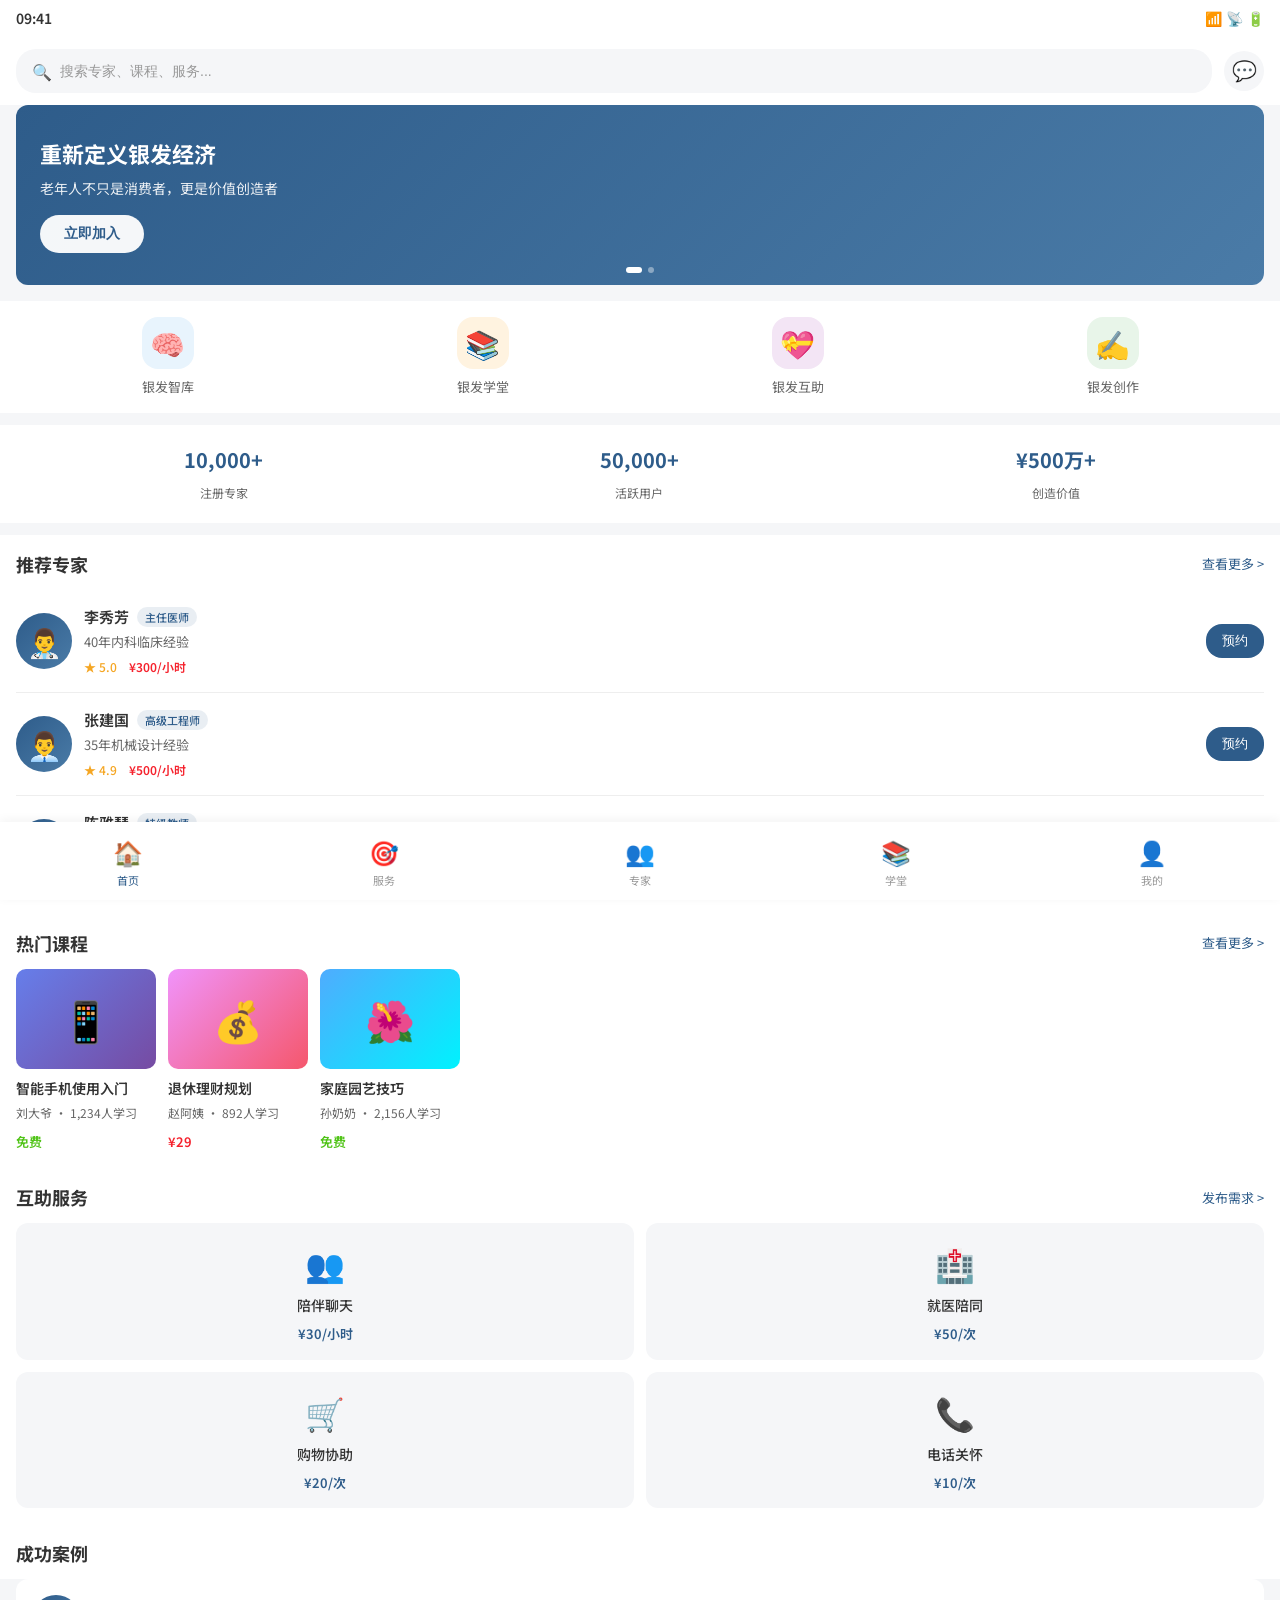
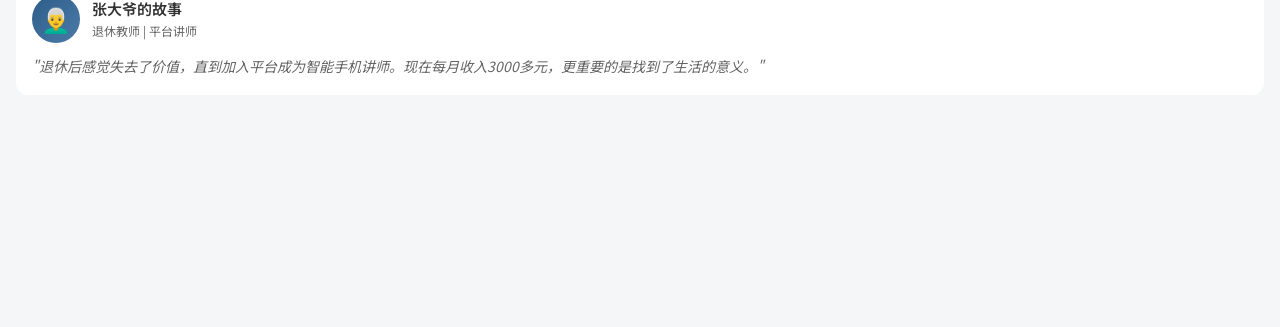
==== index.html @ 571501cb "Add files via upload" ====
<!DOCTYPE html>
<html lang="zh-CN">
<head>
    <meta charset="UTF-8">
    <meta name="viewport" content="width=device-width, initial-scale=1.0, maximum-scale=1.0, user-scalable=no">
    <meta name="apple-mobile-web-app-capable" content="yes">
    <meta name="apple-mobile-web-app-status-bar-style" content="black-translucent">
    <title>银发价值共创平台</title>
    <link rel="stylesheet" href="mobile.css">
    <link href="https://fonts.googleapis.com/css2?family=Noto+Sans+SC:wght@400;500;700&display=swap" rel="stylesheet">
</head>
<body>
    <!-- 底部导航栏 -->
    <nav class="bottom-nav">
        <a href="#home" class="nav-item active" data-page="home">
            <span class="nav-icon">🏠</span>
            <span class="nav-text">首页</span>
        </a>
        <a href="#services" class="nav-item" data-page="services">
            <span class="nav-icon">🎯</span>
            <span class="nav-text">服务</span>
        </a>
        <a href="#experts" class="nav-item" data-page="experts">
            <span class="nav-icon">👥</span>
            <span class="nav-text">专家</span>
        </a>
        <a href="#courses" class="nav-item" data-page="courses">
            <span class="nav-icon">📚</span>
            <span class="nav-text">学堂</span>
        </a>
        <a href="#profile" class="nav-item" data-page="profile">
            <span class="nav-icon">👤</span>
            <span class="nav-text">我的</span>
        </a>
    </nav>

    <!-- 首页 -->
    <section id="home" class="page active">
        <!-- 顶部状态栏 -->
        <div class="status-bar">
            <span class="time" id="clock">09:41</span>
            <div class="status-icons">
                <span>📶</span>
                <span>📡</span>
                <span>🔋</span>
            </div>
        </div>

        <!-- 搜索栏 -->
        <div class="search-bar">
            <div class="search-input">
                <span class="search-icon">🔍</span>
                <input type="text" placeholder="搜索专家、课程、服务...">
            </div>
            <button class="msg-btn">💬</button>
        </div>

        <!-- 轮播Banner -->
        <div class="banner-slider">
            <div class="banner active" style="background: linear-gradient(135deg, #2E5C8A, #4A7BA7);">
                <div class="banner-content">
                    <h2>重新定义银发经济</h2>
                    <p>老年人不只是消费者，更是价值创造者</p>
                    <button class="banner-btn">立即加入</button>
                </div>
            </div>
            <div class="banner" style="background: linear-gradient(135deg, #F5A623, #F7B84C);">
                <div class="banner-content">
                    <h2>银发智库招募</h2>
                    <p>分享您的专业经验，获得收入与成就感</p>
                    <button class="banner-btn">申请入驻</button>
                </div>
            </div>
            <div class="banner-dots">
                <span class="dot active"></span>
                <span class="dot"></span>
            </div>
        </div>

        <!-- 快捷入口 -->
        <div class="quick-entry">
            <div class="entry-item" data-service="thinktank">
                <div class="entry-icon" style="background: #E8F4FD;">🧠</div>
                <span>银发智库</span>
            </div>
            <div class="entry-item" data-service="academy">
                <div class="entry-icon" style="background: #FFF3E0;">📚</div>
                <span>银发学堂</span>
            </div>
            <div class="entry-item" data-service="mutual">
                <div class="entry-icon" style="background: #F3E5F5;">💝</div>
                <span>银发互助</span>
            </div>
            <div class="entry-item" data-service="create">
                <div class="entry-icon" style="background: #E8F5E9;">✍️</div>
                <span>银发创作</span>
            </div>
        </div>

        <!-- 平台数据 -->
        <div class="platform-stats">
            <div class="stat-box">
                <span class="stat-num">10,000+</span>
                <span class="stat-label">注册专家</span>
            </div>
            <div class="stat-box">
                <span class="stat-num">50,000+</span>
                <span class="stat-label">活跃用户</span>
            </div>
            <div class="stat-box">
                <span class="stat-num">¥500万+</span>
                <span class="stat-label">创造价值</span>
            </div>
        </div>

        <!-- 推荐专家 -->
        <div class="section-header">
            <h3>推荐专家</h3>
            <a href="#experts" class="more-link">查看更多 ></a>
        </div>

        <div class="expert-list">
            <div class="expert-card-mini">
                <div class="expert-avatar-mini">👨‍⚕️</div>
                <div class="expert-info-mini">
                    <h4>李秀芳 <span class="expert-tag">主任医师</span></h4>
                    <p>40年内科临床经验</p>
                    <div class="expert-meta">
                        <span class="rating">★ 5.0</span>
                        <span class="price">¥300/小时</span>
                    </div>
                </div>
                <button class="btn-book">预约</button>
            </div>

            <div class="expert-card-mini">
                <div class="expert-avatar-mini">👨‍💼</div>
                <div class="expert-info-mini">
                    <h4>张建国 <span class="expert-tag">高级工程师</span></h4>
                    <p>35年机械设计经验</p>
                    <div class="expert-meta">
                        <span class="rating">★ 4.9</span>
                        <span class="price">¥500/小时</span>
                    </div>
                </div>
                <button class="btn-book">预约</button>
            </div>

            <div class="expert-card-mini">
                <div class="expert-avatar-mini">👩‍🏫</div>
                <div class="expert-info-mini">
                    <h4>陈雅琴 <span class="expert-tag">特级教师</span></h4>
                    <p>38年中学语文教学</p>
                    <div class="expert-meta">
                        <span class="rating">★ 4.9</span>
                        <span class="price">¥200/小时</span>
                    </div>
                </div>
                <button class="btn-book">预约</button>
            </div>
        </div>

        <!-- 热门课程 -->
        <div class="section-header">
            <h3>热门课程</h3>
            <a href="#courses" class="more-link">查看更多 ></a>
        </div>

        <div class="course-scroll">
            <div class="course-card-mini">
                <div class="course-img" style="background: linear-gradient(135deg, #667eea 0%, #764ba2 100%);">
                    <span class="course-icon">📱</span>
                </div>
                <div class="course-info-mini">
                    <h4>智能手机使用入门</h4>
                    <p>刘大爷 · 1,234人学习</p>
                    <span class="course-price-free">免费</span>
                </div>
            </div>

            <div class="course-card-mini">
                <div class="course-img" style="background: linear-gradient(135deg, #f093fb 0%, #f5576c 100%);">
                    <span class="course-icon">💰</span>
                </div>
                <div class="course-info-mini">
                    <h4>退休理财规划</h4>
                    <p>赵阿姨 · 892人学习</p>
                    <span class="course-price">¥29</span>
                </div>
            </div>

            <div class="course-card-mini">
                <div class="course-img" style="background: linear-gradient(135deg, #4facfe 0%, #00f2fe 100%);">
                    <span class="course-icon">🌺</span>
                </div>
                <div class="course-info-mini">
                    <h4>家庭园艺技巧</h4>
                    <p>孙奶奶 · 2,156人学习</p>
                    <span class="course-price-free">免费</span>
                </div>
            </div>
        </div>

        <!-- 互助服务 -->
        <div class="section-header">
            <h3>互助服务</h3>
            <a href="#" class="more-link">发布需求 ></a>
        </div>

        <div class="mutual-services">
            <div class="mutual-card">
                <span class="mutual-icon">👥</span>
                <span class="mutual-name">陪伴聊天</span>
                <span class="mutual-price">¥30/小时</span>
            </div>
            <div class="mutual-card">
                <span class="mutual-icon">🏥</span>
                <span class="mutual-name">就医陪同</span>
                <span class="mutual-price">¥50/次</span>
            </div>
            <div class="mutual-card">
                <span class="mutual-icon">🛒</span>
                <span class="mutual-name">购物协助</span>
                <span class="mutual-price">¥20/次</span>
            </div>
            <div class="mutual-card">
                <span class="mutual-icon">📞</span>
                <span class="mutual-name">电话关怀</span>
                <span class="mutual-price">¥10/次</span>
            </div>
        </div>

        <!-- 成功案例 -->
        <div class="section-header">
            <h3>成功案例</h3>
        </div>

        <div class="story-card-mini">
            <div class="story-header">
                <span class="story-avatar">👨‍🦳</span>
                <div class="story-author">
                    <h4>张大爷的故事</h4>
                    <p>退休教师 | 平台讲师</p>
                </div>
            </div>
            <p class="story-quote">"退休后感觉失去了价值，直到加入平台成为智能手机讲师。现在每月收入3000多元，更重要的是找到了生活的意义。"</p>
        </div>

        <!-- 底部留白 -->
        <div class="bottom-spacer"></div>
    </section>

    <!-- 服务页面 -->
    <section id="services" class="page">
        <div class="page-header">
            <h2>服务场景</h2>
        </div>

        <div class="service-grid">
            <div class="service-card-large" data-service="thinktank">
                <div class="service-header" style="background: linear-gradient(135deg, #667eea 0%, #764ba2 100%);">
                    <span class="service-icon-large">🧠</span>
                    <h3>银发智库</h3>
                    <p>经验变现，专业咨询</p>
                </div>
                <div class="service-body">
                    <div class="service-stats-row">
                        <span>2,000+ 专家入驻</span>
                        <span>500+ 企业客户</span>
                    </div>
                    <ul class="service-list">
                        <li>✓ 技术咨询与项目指导</li>
                        <li>✓ 人才培养与培训</li>
                        <li>✓ 企业顾问服务</li>
                    </ul>
                    <button class="btn-service-action">立即体验</button>
                </div>
            </div>

            <div class="service-card-large" data-service="academy">
                <div class="service-header" style="background: linear-gradient(135deg, #f093fb 0%, #f5576c 100%);">
                    <span class="service-icon-large">📚</span>
                    <h3>银发学堂</h3>
                    <p>技能共享，互相学习</p>
                </div>
                <div class="service-body">
                    <div class="service-stats-row">
                        <span>1,000+ 精品课程</span>
                        <span>5,000+ 讲师</span>
                    </div>
                    <ul class="service-list">
                        <li>✓ 财务规划课程</li>
                        <li>✓ 职场沟通技巧</li>
                        <li>✓ 智能手机使用</li>
                    </ul>
                    <button class="btn-service-action">立即体验</button>
                </div>
            </div>

            <div class="service-card-large" data-service="mutual">
                <div class="service-header" style="background: linear-gradient(135deg, #4facfe 0%, #00f2fe 100%);">
                    <span class="service-icon-large">💝</span>
                    <h3>银发互助</h3>
                    <p>情感陪伴，温暖相伴</p>
                </div>
                <div class="service-body">
                    <div class="service-stats-row">
                        <span>3,000+ 互助者</span>
                        <span>10,000+ 服务</span>
                    </div>
                    <ul class="service-list">
                        <li>✓ 陪伴聊天服务</li>
                        <li>✓ 日常照护协助</li>
                        <li>✓ 就医陪同服务</li>
                    </ul>
                    <button class="btn-service-action">立即体验</button>
                </div>
            </div>

            <div class="service-card-large" data-service="create">
                <div class="service-header" style="background: linear-gradient(135deg, #fa709a 0%, #fee140 100%);">
                    <span class="service-icon-large">✍️</span>
                    <h3>银发创作</h3>
                    <p>内容创作，分享人生</p>
                </div>
                <div class="service-body">
                    <div class="service-stats-row">
                        <span>50,000+ 原创内容</span>
                        <span>100万+ 阅读</span>
                    </div>
                    <ul class="service-list">
                        <li>✓ 文章与故事分享</li>
                        <li>✓ 视频内容创作</li>
                        <li>✓ 直播互动交流</li>
                    </ul>
                    <button class="btn-service-action">立即体验</button>
                </div>
            </div>
        </div>

        <div class="bottom-spacer"></div>
    </section>

    <!-- 专家页面 -->
    <section id="experts" class="page">
        <div class="page-header">
            <h2>银发智库</h2>
        </div>

        <!-- 搜索和筛选 -->
        <div class="filter-bar">
            <div class="search-box">
                <span class="search-icon">🔍</span>
                <input type="text" placeholder="搜索专家姓名、领域...">
            </div>
        </div>

        <div class="filter-tags">
            <span class="filter-tag active">全部</span>
            <span class="filter-tag">技术专家</span>
            <span class="filter-tag">医疗专家</span>
            <span class="filter-tag">财务专家</span>
            <span class="filter-tag">教育专家</span>
        </div>

        <!-- 专家列表 -->
        <div class="expert-list-full">
            <div class="expert-card-full">
                <div class="expert-header">
                    <span class="expert-avatar-full">👨‍⚕️</span>
                    <div class="expert-title-full">
                        <h4>李秀芳 <span class="badge">认证</span></h4>
                        <p>退休主任医师 · 40年经验</p>
                    </div>
                    <span class="expert-price-full">¥300/小时</span>
                </div>
                <div class="expert-tags-full">
                    <span class="tag-mini">健康咨询</span>
                    <span class="tag-mini">慢病管理</span>
                    <span class="tag-mini">体检解读</span>
                </div>
                <div class="expert-rating-full">
                    <span class="stars">★★★★★</span>
                    <span class="rating-text">5.0分 (256条评价)</span>
                    <span class="service-count">已服务 512 人</span>
                </div>
                <div class="expert-actions">
                    <button class="btn-consult">立即咨询</button>
                    <button class="btn-favorite">❤️</button>
                </div>
            </div>

            <div class="expert-card-full">
                <div class="expert-header">
                    <span class="expert-avatar-full">👨‍💼</span>
                    <div class="expert-title-full">
                        <h4>张建国 <span class="badge">认证</span></h4>
                        <p>退休高级工程师 · 35年经验</p>
                    </div>
                    <span class="expert-price-full">¥500/小时</span>
                </div>
                <div class="expert-tags-full">
                    <span class="tag-mini">技术咨询</span>
                    <span class="tag-mini">项目评审</span>
                    <span class="tag-mini">工艺改进</span>
                </div>
                <div class="expert-rating-full">
                    <span class="stars">★★★★★</span>
                    <span class="rating-text">4.9分 (128条评价)</span>
                    <span class="service-count">已服务 256 人</span>
                </div>
                <div class="expert-actions">
                    <button class="btn-consult">立即咨询</button>
                    <button class="btn-favorite">❤️</button>
                </div>
            </div>

            <div class="expert-card-full">
                <div class="expert-header">
                    <span class="expert-avatar-full">👩‍🏫</span>
                    <div class="expert-title-full">
                        <h4>陈雅琴 <span class="badge">认证</span></h4>
                        <p>退休特级教师 · 38年经验</p>
                    </div>
                    <span class="expert-price-full">¥200/小时</span>
                </div>
                <div class="expert-tags-full">
                    <span class="tag-mini">作文辅导</span>
                    <span class="tag-mini">阅读指导</span>
                    <span class="tag-mini">学习方法</span>
                </div>
                <div class="expert-rating-full">
                    <span class="stars">★★★★★</span>
                    <span class="rating-text">4.9分 (167条评价)</span>
                    <span class="service-count">已服务 334 人</span>
                </div>
                <div class="expert-actions">
                    <button class="btn-consult">立即咨询</button>
                    <button class="btn-favorite">❤️</button>
                </div>
            </div>

            <div class="expert-card-full">
                <div class="expert-header">
                    <span class="expert-avatar-full">👨‍💼</span>
                    <div class="expert-title-full">
                        <h4>王明德 <span class="badge">认证</span></h4>
                        <p>退休财务总监 · 30年经验</p>
                    </div>
                    <span class="expert-price-full">¥400/小时</span>
                </div>
                <div class="expert-tags-full">
                    <span class="tag-mini">财务规划</span>
                    <span class="tag-mini">税务咨询</span>
                    <span class="tag-mini">理财建议</span>
                </div>
                <div class="expert-rating-full">
                    <span class="stars">★★★★★</span>
                    <span class="rating-text">4.8分 (89条评价)</span>
                    <span class="service-count">已服务 178 人</span>
                </div>
                <div class="expert-actions">
                    <button class="btn-consult">立即咨询</button>
                    <button class="btn-favorite">❤️</button>
                </div>
            </div>
        </div>

        <div class="bottom-spacer"></div>
    </section>

    <!-- 学堂页面 -->
    <section id="courses" class="page">
        <div class="page-header">
            <h2>银发学堂</h2>
        </div>

        <!-- 课程分类 -->
        <div class="course-categories">
            <div class="category-item active">
                <span class="category-icon">📱</span>
                <span>智能设备</span>
            </div>
            <div class="category-item">
                <span class="category-icon">💰</span>
                <span>理财规划</span>
            </div>
            <div class="category-item">
                <span class="category-icon">🌺</span>
                <span>兴趣爱好</span>
            </div>
            <div class="category-item">
                <span class="category-icon">💪</span>
                <span>健康养生</span>
            </div>
            <div class="category-item">
                <span class="category-icon">🎨</span>
                <span>艺术文化</span>
            </div>
        </div>

        <!-- 课程列表 -->
        <div class="course-list-full">
            <div class="course-card-full">
                <div class="course-img-full" style="background: linear-gradient(135deg, #667eea 0%, #764ba2 100%);">
                    <span class="course-play">▶️</span>
                </div>
                <div class="course-content-full">
                    <h4>智能手机使用入门 - 从入门到精通</h4>
                    <p class="course-instructor">刘大爷 · 退休IT工程师</p>
                    <div class="course-meta-full">
                        <span class="course-students">👥 1,234人学习</span>
                        <span class="course-rating">★ 4.9分</span>
                    </div>
                    <div class="course-footer">
                        <span class="course-lessons">12节课 · 共3小时</span>
                        <span class="course-price-tag free">免费</span>
                    </div>
                </div>
            </div>

            <div class="course-card-full">
                <div class="course-img-full" style="background: linear-gradient(135deg, #f093fb 0%, #f5576c 100%);">
                    <span class="course-play">▶️</span>
                </div>
                <div class="course-content-full">
                    <h4>退休理财规划 - 让养老金保值增值</h4>
                    <p class="course-instructor">赵阿姨 · 退休银行经理</p>
                    <div class="course-meta-full">
                        <span class="course-students">👥 892人学习</span>
                        <span class="course-rating">★ 4.8分</span>
                    </div>
                    <div class="course-footer">
                        <span class="course-lessons">8节课 · 共2小时</span>
                        <span class="course-price-tag">¥29</span>
                    </div>
                </div>
            </div>

            <div class="course-card-full">
                <div class="course-img-full" style="background: linear-gradient(135deg, #4facfe 0%, #00f2fe 100%);">
                    <span class="course-play">▶️</span>
                </div>
                <div class="course-content-full">
                    <h4>家庭园艺技巧 - 打造阳台花园</h4>
                    <p class="course-instructor">孙奶奶 · 退休园艺师</p>
                    <div class="course-meta-full">
                        <span class="course-students">👥 2,156人学习</span>
                        <span class="course-rating">★ 4.9分</span>
                    </div>
                    <div class="course-footer">
                        <span class="course-lessons">15节课 · 共4小时</span>
                        <span class="course-price-tag free">免费</span>
                    </div>
                </div>
            </div>

            <div class="course-card-full">
                <div class="course-img-full" style="background: linear-gradient(135deg, #fa709a 0%, #fee140 100%);">
                    <span class="course-play">▶️</span>
                </div>
                <div class="course-content-full">
                    <h4>国画基础入门 - 梅兰竹菊</h4>
                    <p class="course-instructor">周老师 · 退休美术教师</p>
                    <div class="course-meta-full">
                        <span class="course-students">👥 567人学习</span>
                        <span class="course-rating">★ 5.0分</span>
                    </div>
                    <div class="course-footer">
                        <span class="course-lessons">20节课 · 共6小时</span>
                        <span class="course-price-tag">¥49</span>
                    </div>
                </div>
            </div>
        </div>

        <div class="bottom-spacer"></div>
    </section>

    <!-- 个人中心页面 -->
    <section id="profile" class="page">
        <!-- 用户信息 -->
        <div class="profile-header">
            <div class="profile-bg"></div>
            <div class="profile-info">
                <div class="profile-avatar">👤</div>
                <div class="profile-text">
                    <h3>点击登录</h3>
                    <p>登录后享受更多服务</p>
                </div>
                <span class="profile-arrow">></span>
            </div>
        </div>

        <!-- 功能入口 -->
        <div class="profile-menu">
            <div class="menu-item">
                <span class="menu-icon">📝</span>
                <span class="menu-text">我的预约</span>
                <span class="menu-arrow">></span>
            </div>
            <div class="menu-item">
                <span class="menu-icon">📚</span>
                <span class="menu-text">我的课程</span>
                <span class="menu-arrow">></span>
            </div>
            <div class="menu-item">
                <span class="menu-icon">❤️</span>
                <span class="menu-text">我的收藏</span>
                <span class="menu-arrow">></span>
            </div>
            <div class="menu-item">
                <span class="menu-icon">💬</span>
                <span class="menu-text">我的消息</span>
                <span class="badge-count">3</span>
                <span class="menu-arrow">></span>
            </div>
        </div>

        <!-- 成为提供者 -->
        <div class="become-provider">
            <h4>成为价值创造者</h4>
            <div class="provider-options">
                <div class="provider-option">
                    <span class="provider-icon">👨‍🏫</span>
                    <span>成为专家</span>
                </div>
                <div class="provider-option">
                    <span class="provider-icon">📚</span>
                    <span>成为讲师</span>
                </div>
                <div class="provider-option">
                    <span class="provider-icon">🤝</span>
                    <span>成为志愿者</span>
                </div>
            </div>
        </div>

        <!-- 其他功能 -->
        <div class="profile-menu">
            <div class="menu-item">
                <span class="menu-icon">🏠</span>
                <span class="menu-text">地址管理</span>
                <span class="menu-arrow">></span>
            </div>
            <div class="menu-item">
                <span class="menu-icon">💳</span>
                <span class="menu-text">钱包</span>
                <span class="menu-arrow">></span>
            </div>
            <div class="menu-item">
                <span class="menu-icon">⚙️</span>
                <span class="menu-text">设置</span>
                <span class="menu-arrow">></span>
            </div>
            <div class="menu-item">
                <span class="menu-icon">📞</span>
                <span class="menu-text">联系客服</span>
                <span class="menu-arrow">></span>
            </div>
        </div>

        <!-- 平台信息 -->
        <div class="platform-info">
            <p>客服热线：400-888-8888</p>
            <p>服务时间：9:00-18:00</p>
            <p class="version">版本 1.0.0</p>
        </div>

        <div class="bottom-spacer"></div>
    </section>

    <!-- 登录弹窗 -->
    <div id="loginModal" class="modal">
        <div class="modal-content">
            <div class="modal-header">
                <h3>欢迎登录</h3>
                <span class="modal-close">&times;</span>
            </div>
            <form id="loginForm">
                <div class="form-group">
                    <label>手机号</label>
                    <input type="tel" placeholder="请输入手机号" maxlength="11">
                </div>
                <div class="form-group">
                    <label>验证码</label>
                    <div class="verify-box">
                        <input type="text" placeholder="请输入验证码" maxlength="6">
                        <button type="button" class="btn-get-code">获取验证码</button>
                    </div>
                </div>
                <button type="submit" class="btn-login-submit">登录</button>
            </form>
            <p class="login-tips">未注册手机号验证后将自动创建账号</p>
        </div>
    </div>

    <script src="mobile.js"></script>
</body>
</html>
---- mobile.css ----
/* 移动端样式 - 银发价值共创平台 */

* {
    margin: 0;
    padding: 0;
    box-sizing: border-box;
    -webkit-tap-highlight-color: transparent;
}

:root {
    --primary-color: #2E5C8A;
    --primary-light: #4A7BA7;
    --secondary-color: #F5A623;
    --text-dark: #333333;
    --text-gray: #666666;
    --text-light: #999999;
    --bg-light: #F5F6F8;
    --bg-white: #FFFFFF;
    --border-color: #EEEEEE;
    --success-color: #52C41A;
    --warning-color: #FAAD14;
    --error-color: #F5222D;
    --safe-area-bottom: env(safe-area-inset-bottom, 0px);
}

html {
    font-size: 16px;
}

body {
    font-family: -apple-system, BlinkMacSystemFont, 'Noto Sans SC', 'Segoe UI', sans-serif;
    background: var(--bg-light);
    color: var(--text-dark);
    line-height: 1.5;
    padding-bottom: calc(60px + var(--safe-area-bottom));
    -webkit-font-smoothing: antialiased;
}

/* 页面容器 */
.page {
    display: none;
    min-height: 100vh;
    padding-bottom: 80px;
}

.page.active {
    display: block;
}

/* 底部导航栏 */
.bottom-nav {
    position: fixed;
    bottom: 0;
    left: 0;
    right: 0;
    background: var(--bg-white);
    display: flex;
    justify-content: space-around;
    padding: 8px 0 calc(8px + var(--safe-area-bottom));
    box-shadow: 0 -2px 10px rgba(0, 0, 0, 0.05);
    z-index: 1000;
}

.nav-item {
    display: flex;
    flex-direction: column;
    align-items: center;
    text-decoration: none;
    color: var(--text-light);
    padding: 4px 12px;
    transition: color 0.3s;
}

.nav-item.active {
    color: var(--primary-color);
}

.nav-icon {
    font-size: 24px;
    margin-bottom: 2px;
}

.nav-text {
    font-size: 11px;
}

/* 状态栏 */
.status-bar {
    display: flex;
    justify-content: space-between;
    align-items: center;
    padding: 8px 16px;
    background: var(--bg-white);
    font-size: 14px;
    font-weight: 600;
}

.status-icons {
    display: flex;
    gap: 4px;
}

/* 搜索栏 */
.search-bar {
    display: flex;
    align-items: center;
    gap: 12px;
    padding: 12px 16px;
    background: var(--bg-white);
}

.search-input {
    flex: 1;
    display: flex;
    align-items: center;
    background: var(--bg-light);
    border-radius: 20px;
    padding: 10px 16px;
}

.search-icon {
    font-size: 16px;
    margin-right: 8px;
    color: var(--text-light);
}

.search-input input {
    flex: 1;
    border: none;
    background: transparent;
    font-size: 14px;
    outline: none;
}

.search-input input::placeholder {
    color: var(--text-light);
}

.msg-btn {
    width: 40px;
    height: 40px;
    border: none;
    background: var(--bg-light);
    border-radius: 50%;
    font-size: 20px;
    display: flex;
    align-items: center;
    justify-content: center;
}

/* 轮播Banner */
.banner-slider {
    position: relative;
    margin: 0 16px 16px;
    border-radius: 12px;
    overflow: hidden;
}

.banner {
    display: none;
    padding: 32px 24px;
    color: white;
    min-height: 160px;
}

.banner.active {
    display: block;
}

.banner-content h2 {
    font-size: 22px;
    font-weight: 700;
    margin-bottom: 8px;
}

.banner-content p {
    font-size: 14px;
    opacity: 0.9;
    margin-bottom: 16px;
}

.banner-btn {
    background: rgba(255, 255, 255, 0.95);
    color: var(--primary-color);
    border: none;
    padding: 10px 24px;
    border-radius: 20px;
    font-size: 14px;
    font-weight: 600;
}

.banner-dots {
    position: absolute;
    bottom: 12px;
    left: 50%;
    transform: translateX(-50%);
    display: flex;
    gap: 6px;
}

.dot {
    width: 6px;
    height: 6px;
    border-radius: 50%;
    background: rgba(255, 255, 255, 0.4);
}

.dot.active {
    background: white;
    width: 16px;
    border-radius: 3px;
}

/* 快捷入口 */
.quick-entry {
    display: grid;
    grid-template-columns: repeat(4, 1fr);
    gap: 12px;
    padding: 16px;
    background: var(--bg-white);
    margin-bottom: 12px;
}

.entry-item {
    display: flex;
    flex-direction: column;
    align-items: center;
    gap: 8px;
}

.entry-icon {
    width: 52px;
    height: 52px;
    border-radius: 16px;
    display: flex;
    align-items: center;
    justify-content: center;
    font-size: 28px;
}

.entry-item span:last-child {
    font-size: 13px;
    color: var(--text-gray);
}

/* 平台数据 */
.platform-stats {
    display: flex;
    justify-content: space-around;
    padding: 20px 16px;
    background: var(--bg-white);
    margin-bottom: 12px;
}

.stat-box {
    text-align: center;
}

.stat-num {
    display: block;
    font-size: 20px;
    font-weight: 700;
    color: var(--primary-color);
    margin-bottom: 4px;
}

.stat-label {
    font-size: 12px;
    color: var(--text-gray);
}

/* 区块标题 */
.section-header {
    display: flex;
    justify-content: space-between;
    align-items: center;
    padding: 16px 16px 12px;
    background: var(--bg-white);
}

.section-header h3 {
    font-size: 18px;
    font-weight: 700;
}

.more-link {
    font-size: 13px;
    color: var(--primary-color);
    text-decoration: none;
}

/* 专家列表（迷你卡片） */
.expert-list {
    background: var(--bg-white);
    padding: 0 16px 16px;
}

.expert-card-mini {
    display: flex;
    align-items: center;
    padding: 16px 0;
    border-bottom: 1px solid var(--border-color);
}

.expert-card-mini:last-child {
    border-bottom: none;
}

.expert-avatar-mini {
    width: 56px;
    height: 56px;
    background: linear-gradient(135deg, var(--primary-color), var(--primary-light));
    border-radius: 50%;
    display: flex;
    align-items: center;
    justify-content: center;
    font-size: 28px;
    margin-right: 12px;
    flex-shrink: 0;
}

.expert-info-mini {
    flex: 1;
}

.expert-info-mini h4 {
    font-size: 15px;
    font-weight: 600;
    margin-bottom: 4px;
    display: flex;
    align-items: center;
    gap: 8px;
}

.expert-tag {
    font-size: 11px;
    color: var(--primary-color);
    background: rgba(46, 92, 138, 0.1);
    padding: 2px 8px;
    border-radius: 10px;
    font-weight: 500;
}

.expert-info-mini p {
    font-size: 13px;
    color: var(--text-gray);
    margin-bottom: 6px;
}

.expert-meta {
    display: flex;
    gap: 12px;
    font-size: 12px;
}

.rating {
    color: var(--secondary-color);
    font-weight: 500;
}

.price {
    color: var(--error-color);
    font-weight: 600;
}

.btn-book {
    background: var(--primary-color);
    color: white;
    border: none;
    padding: 8px 16px;
    border-radius: 16px;
    font-size: 13px;
    font-weight: 500;
    margin-left: 8px;
}

/* 课程滚动 */
.course-scroll {
    display: flex;
    gap: 12px;
    padding: 0 16px 16px;
    background: var(--bg-white);
    overflow-x: auto;
    scrollbar-width: none;
}

.course-scroll::-webkit-scrollbar {
    display: none;
}

.course-card-mini {
    flex-shrink: 0;
    width: 140px;
}

.course-img {
    width: 140px;
    height: 100px;
    border-radius: 10px;
    display: flex;
    align-items: center;
    justify-content: center;
    margin-bottom: 10px;
}

.course-icon {
    font-size: 40px;
}

.course-info-mini h4 {
    font-size: 14px;
    font-weight: 600;
    margin-bottom: 6px;
    line-height: 1.4;
    display: -webkit-box;
    -webkit-line-clamp: 2;
    -webkit-box-orient: vertical;
    overflow: hidden;
}

.course-info-mini p {
    font-size: 12px;
    color: var(--text-gray);
    margin-bottom: 6px;
}

.course-price-free {
    font-size: 13px;
    color: var(--success-color);
    font-weight: 600;
}

.course-price {
    font-size: 13px;
    color: var(--error-color);
    font-weight: 600;
}

/* 互助服务 */
.mutual-services {
    display: grid;
    grid-template-columns: repeat(2, 1fr);
    gap: 12px;
    padding: 0 16px 16px;
    background: var(--bg-white);
}

.mutual-card {
    background: var(--bg-light);
    border-radius: 12px;
    padding: 16px;
    display: flex;
    flex-direction: column;
    align-items: center;
    gap: 8px;
}

.mutual-icon {
    font-size: 32px;
}

.mutual-name {
    font-size: 14px;
    font-weight: 500;
}

.mutual-price {
    font-size: 13px;
    color: var(--primary-color);
    font-weight: 600;
}

/* 成功案例 */
.story-card-mini {
    background: var(--bg-white);
    margin: 0 16px 12px;
    padding: 16px;
    border-radius: 12px;
}

.story-header {
    display: flex;
    align-items: center;
    gap: 12px;
    margin-bottom: 12px;
}

.story-avatar {
    width: 48px;
    height: 48px;
    background: linear-gradient(135deg, var(--primary-color), var(--primary-light));
    border-radius: 50%;
    display: flex;
    align-items: center;
    justify-content: center;
    font-size: 24px;
}

.story-author h4 {
    font-size: 15px;
    font-weight: 600;
    margin-bottom: 2px;
}

.story-author p {
    font-size: 12px;
    color: var(--text-gray);
}

.story-quote {
    font-size: 14px;
    color: var(--text-gray);
    line-height: 1.7;
    font-style: italic;
}

/* 页面标题 */
.page-header {
    background: var(--bg-white);
    padding: 16px;
    text-align: center;
    border-bottom: 1px solid var(--border-color);
}

.page-header h2 {
    font-size: 18px;
    font-weight: 700;
}

/* 服务页面 */
.service-grid {
    padding: 16px;
}

.service-card-large {
    background: var(--bg-white);
    border-radius: 16px;
    overflow: hidden;
    margin-bottom: 16px;
    box-shadow: 0 2px 8px rgba(0, 0, 0, 0.04);
}

.service-header {
    padding: 24px;
    color: white;
    text-align: center;
}

.service-icon-large {
    font-size: 48px;
    display: block;
    margin-bottom: 12px;
}

.service-header h3 {
    font-size: 20px;
    font-weight: 700;
    margin-bottom: 6px;
}

.service-header p {
    font-size: 14px;
    opacity: 0.9;
}

.service-body {
    padding: 20px;
}

.service-stats-row {
    display: flex;
    justify-content: space-around;
    padding-bottom: 16px;
    border-bottom: 1px solid var(--border-color);
    margin-bottom: 16px;
    font-size: 13px;
    color: var(--text-gray);
}

.service-list {
    list-style: none;
    margin-bottom: 20px;
}

.service-list li {
    padding: 8px 0;
    font-size: 14px;
    color: var(--text-gray);
}

.btn-service-action {
    width: 100%;
    background: var(--primary-color);
    color: white;
    border: none;
    padding: 14px;
    border-radius: 10px;
    font-size: 15px;
    font-weight: 600;
}

/* 筛选栏 */
.filter-bar {
    padding: 12px 16px;
    background: var(--bg-white);
}

.search-box {
    display: flex;
    align-items: center;
    background: var(--bg-light);
    border-radius: 20px;
    padding: 10px 16px;
}

.search-box input {
    flex: 1;
    border: none;
    background: transparent;
    font-size: 14px;
    outline: none;
    margin-left: 8px;
}

.filter-tags {
    display: flex;
    gap: 10px;
    padding: 12px 16px;
    background: var(--bg-white);
    overflow-x: auto;
    scrollbar-width: none;
}

.filter-tags::-webkit-scrollbar {
    display: none;
}

.filter-tag {
    flex-shrink: 0;
    padding: 8px 16px;
    background: var(--bg-light);
    border-radius: 16px;
    font-size: 13px;
    color: var(--text-gray);
}

.filter-tag.active {
    background: var(--primary-color);
    color: white;
}

/* 专家列表（完整） */
.expert-list-full {
    padding: 16px;
}

.expert-card-full {
    background: var(--bg-white);
    border-radius: 16px;
    padding: 16px;
    margin-bottom: 12px;
}

.expert-header {
    display: flex;
    align-items: center;
    margin-bottom: 12px;
}

.expert-avatar-full {
    width: 60px;
    height: 60px;
    background: linear-gradient(135deg, var(--primary-color), var(--primary-light));
    border-radius: 50%;
    display: flex;
    align-items: center;
    justify-content: center;
    font-size: 30px;
    margin-right: 12px;
}

.expert-title-full {
    flex: 1;
}

.expert-title-full h4 {
    font-size: 16px;
    font-weight: 600;
    margin-bottom: 4px;
    display: flex;
    align-items: center;
    gap: 8px;
}

.badge {
    font-size: 10px;
    color: white;
    background: var(--success-color);
    padding: 2px 6px;
    border-radius: 8px;
    font-weight: 500;
}

.expert-title-full p {
    font-size: 13px;
    color: var(--text-gray);
}

.expert-price-full {
    font-size: 18px;
    font-weight: 700;
    color: var(--error-color);
}

.expert-tags-full {
    display: flex;
    gap: 8px;
    margin-bottom: 12px;
}

.tag-mini {
    font-size: 12px;
    color: var(--primary-color);
    background: rgba(46, 92, 138, 0.1);
    padding: 4px 10px;
    border-radius: 10px;
}

.expert-rating-full {
    display: flex;
    align-items: center;
    gap: 12px;
    margin-bottom: 16px;
    font-size: 12px;
}

.stars {
    color: var(--secondary-color);
}

.rating-text {
    color: var(--text-gray);
}

.service-count {
    color: var(--text-light);
}

.expert-actions {
    display: flex;
    gap: 12px;
}

.btn-consult {
    flex: 1;
    background: var(--primary-color);
    color: white;
    border: none;
    padding: 12px;
    border-radius: 10px;
    font-size: 15px;
    font-weight: 600;
}

.btn-favorite {
    width: 48px;
    background: var(--bg-light);
    border: none;
    border-radius: 10px;
    font-size: 20px;
}

/* 课程分类 */
.course-categories {
    display: flex;
    gap: 12px;
    padding: 16px;
    background: var(--bg-white);
    overflow-x: auto;
    scrollbar-width: none;
}

.course-categories::-webkit-scrollbar {
    display: none;
}

.category-item {
    flex-shrink: 0;
    display: flex;
    flex-direction: column;
    align-items: center;
    gap: 6px;
    padding: 12px 16px;
    background: var(--bg-light);
    border-radius: 12px;
    min-width: 72px;
}

.category-item.active {
    background: var(--primary-color);
    color: white;
}

.category-icon {
    font-size: 24px;
}

.category-item span:last-child {
    font-size: 12px;
}

/* 课程列表（完整） */
.course-list-full {
    padding: 16px;
}

.course-card-full {
    background: var(--bg-white);
    border-radius: 16px;
    overflow: hidden;
    margin-bottom: 16px;
}

.course-img-full {
    position: relative;
    height: 180px;
}

.course-play {
    position: absolute;
    top: 50%;
    left: 50%;
    transform: translate(-50%, -50%);
    font-size: 48px;
    opacity: 0.9;
}

.course-content-full {
    padding: 16px;
}

.course-content-full h4 {
    font-size: 16px;
    font-weight: 600;
    margin-bottom: 8px;
    line-height: 1.4;
}

.course-instructor {
    font-size: 13px;
    color: var(--text-gray);
    margin-bottom: 12px;
}

.course-meta-full {
    display: flex;
    gap: 16px;
    font-size: 12px;
    color: var(--text-gray);
    margin-bottom: 12px;
}

.course-footer {
    display: flex;
    justify-content: space-between;
    align-items: center;
    padding-top: 12px;
    border-top: 1px solid var(--border-color);
}

.course-lessons {
    font-size: 12px;
    color: var(--text-gray);
}

.course-price-tag {
    font-size: 16px;
    font-weight: 700;
    color: var(--error-color);
}

.course-price-tag.free {
    color: var(--success-color);
}

/* 个人中心 */
.profile-header {
    position: relative;
    margin-bottom: 12px;
}

.profile-bg {
    height: 100px;
    background: linear-gradient(135deg, var(--primary-color), var(--primary-light));
}

.profile-info {
    display: flex;
    align-items: center;
    padding: 0 16px 16px;
    margin-top: -30px;
}

.profile-avatar {
    width: 80px;
    height: 80px;
    background: var(--bg-white);
    border-radius: 50%;
    display: flex;
    align-items: center;
    justify-content: center;
    font-size: 40px;
    border: 4px solid var(--bg-white);
    margin-right: 16px;
}

.profile-text {
    flex: 1;
}

.profile-text h3 {
    font-size: 18px;
    font-weight: 600;
    margin-bottom: 4px;
}

.profile-text p {
    font-size: 13px;
    color: var(--text-gray);
}

.profile-arrow {
    font-size: 20px;
    color: var(--text-light);
}

.profile-menu {
    background: var(--bg-white);
    margin-bottom: 12px;
}

.menu-item {
    display: flex;
    align-items: center;
    padding: 16px;
    border-bottom: 1px solid var(--border-color);
}

.menu-item:last-child {
    border-bottom: none;
}

.menu-icon {
    font-size: 24px;
    margin-right: 12px;
}

.menu-text {
    flex: 1;
    font-size: 15px;
}

.badge-count {
    background: var(--error-color);
    color: white;
    font-size: 11px;
    padding: 2px 8px;
    border-radius: 10px;
    margin-right: 8px;
}

.menu-arrow {
    font-size: 18px;
    color: var(--text-light);
}

.become-provider {
    background: var(--bg-white);
    padding: 16px;
    margin-bottom: 12px;
}

.become-provider h4 {
    font-size: 16px;
    font-weight: 600;
    margin-bottom: 16px;
}

.provider-options {
    display: flex;
    gap: 12px;
}

.provider-option {
    flex: 1;
    background: var(--bg-light);
    border-radius: 12px;
    padding: 16px;
    text-align: center;
}

.provider-icon {
    font-size: 32px;
    display: block;
    margin-bottom: 8px;
}

.provider-option span:last-child {
    font-size: 13px;
    color: var(--text-gray);
}

.platform-info {
    text-align: center;
    padding: 24px 16px;
    font-size: 12px;
    color: var(--text-light);
}

.platform-info p {
    margin-bottom: 4px;
}

.platform-info .version {
    margin-top: 12px;
}

/* 弹窗 */
.modal {
    display: none;
    position: fixed;
    top: 0;
    left: 0;
    right: 0;
    bottom: 0;
    background: rgba(0, 0, 0, 0.5);
    z-index: 2000;
    align-items: flex-end;
}

.modal.active {
    display: flex;
}

.modal-content {
    background: var(--bg-white);
    width: 100%;
    border-radius: 20px 20px 0 0;
    padding: 24px 20px calc(24px + var(--safe-area-bottom));
    animation: slideUp 0.3s ease;
}

@keyframes slideUp {
    from {
        transform: translateY(100%);
    }
    to {
        transform: translateY(0);
    }
}

.modal-header {
    display: flex;
    justify-content: space-between;
    align-items: center;
    margin-bottom: 24px;
}

.modal-header h3 {
    font-size: 20px;
    font-weight: 700;
}

.modal-close {
    font-size: 28px;
    color: var(--text-light);
}

.form-group {
    margin-bottom: 20px;
}

.form-group label {
    display: block;
    font-size: 14px;
    font-weight: 500;
    margin-bottom: 8px;
}

.form-group input {
    width: 100%;
    padding: 14px 16px;
    border: 1px solid var(--border-color);
    border-radius: 10px;
    font-size: 15px;
    outline: none;
}

.form-group input:focus {
    border-color: var(--primary-color);
}

.verify-box {
    display: flex;
    gap: 12px;
}

.verify-box input {
    flex: 1;
}

.btn-get-code {
    background: var(--bg-light);
    border: none;
    padding: 0 16px;
    border-radius: 10px;
    font-size: 13px;
    color: var(--primary-color);
    font-weight: 500;
    white-space: nowrap;
}

.btn-get-code:disabled {
    color: var(--text-light);
}

.btn-login-submit {
    width: 100%;
    background: var(--primary-color);
    color: white;
    border: none;
    padding: 16px;
    border-radius: 10px;
    font-size: 16px;
    font-weight: 600;
    margin-top: 8px;
}

.login-tips {
    text-align: center;
    font-size: 13px;
    color: var(--text-light);
    margin-top: 16px;
}

/* 底部留白 */
.bottom-spacer {
    height: 80px;
}

/* Toast提示 */
.toast {
    position: fixed;
    top: 50%;
    left: 50%;
    transform: translate(-50%, -50%);
    background: rgba(0, 0, 0, 0.8);
    color: white;
    padding: 12px 24px;
    border-radius: 8px;
    font-size: 14px;
    z-index: 3000;
    animation: fadeIn 0.2s ease;
}

@keyframes fadeIn {
    from {
        opacity: 0;
    }
    to {
        opacity: 1;
    }
}
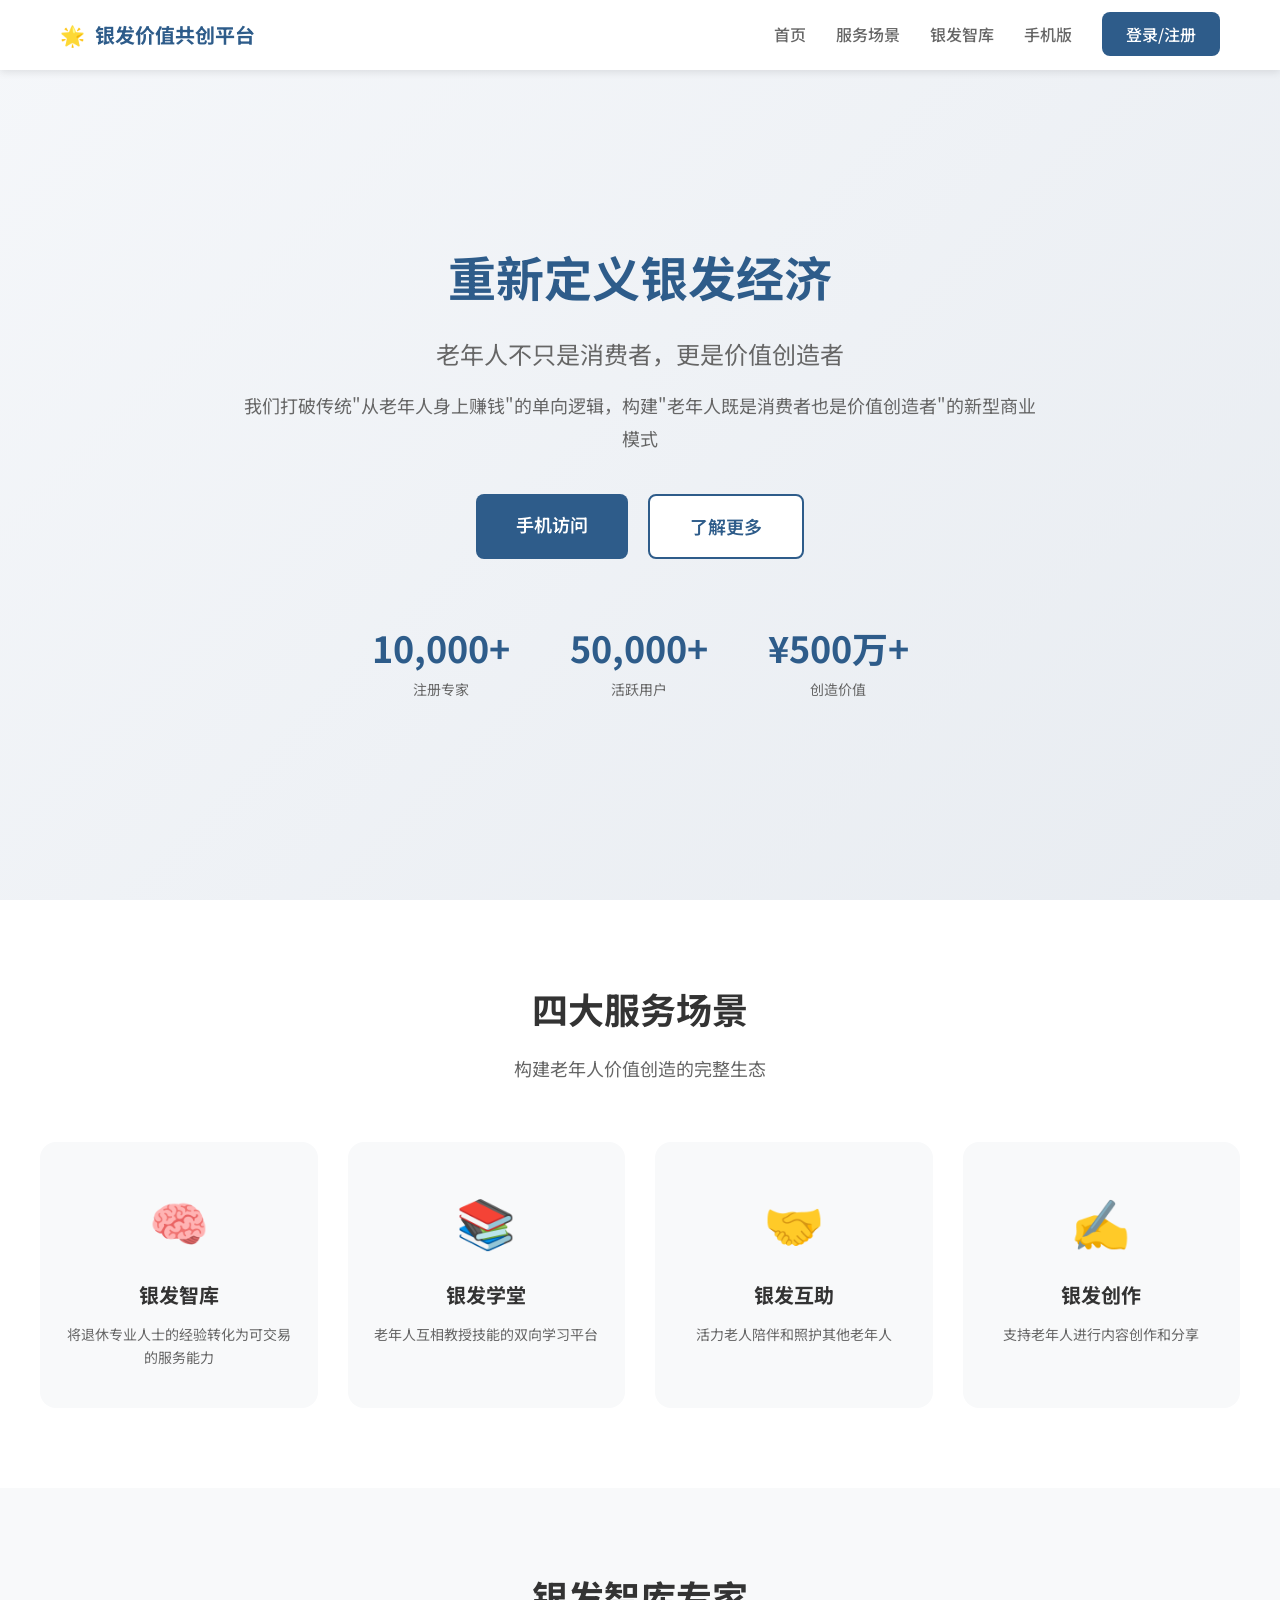
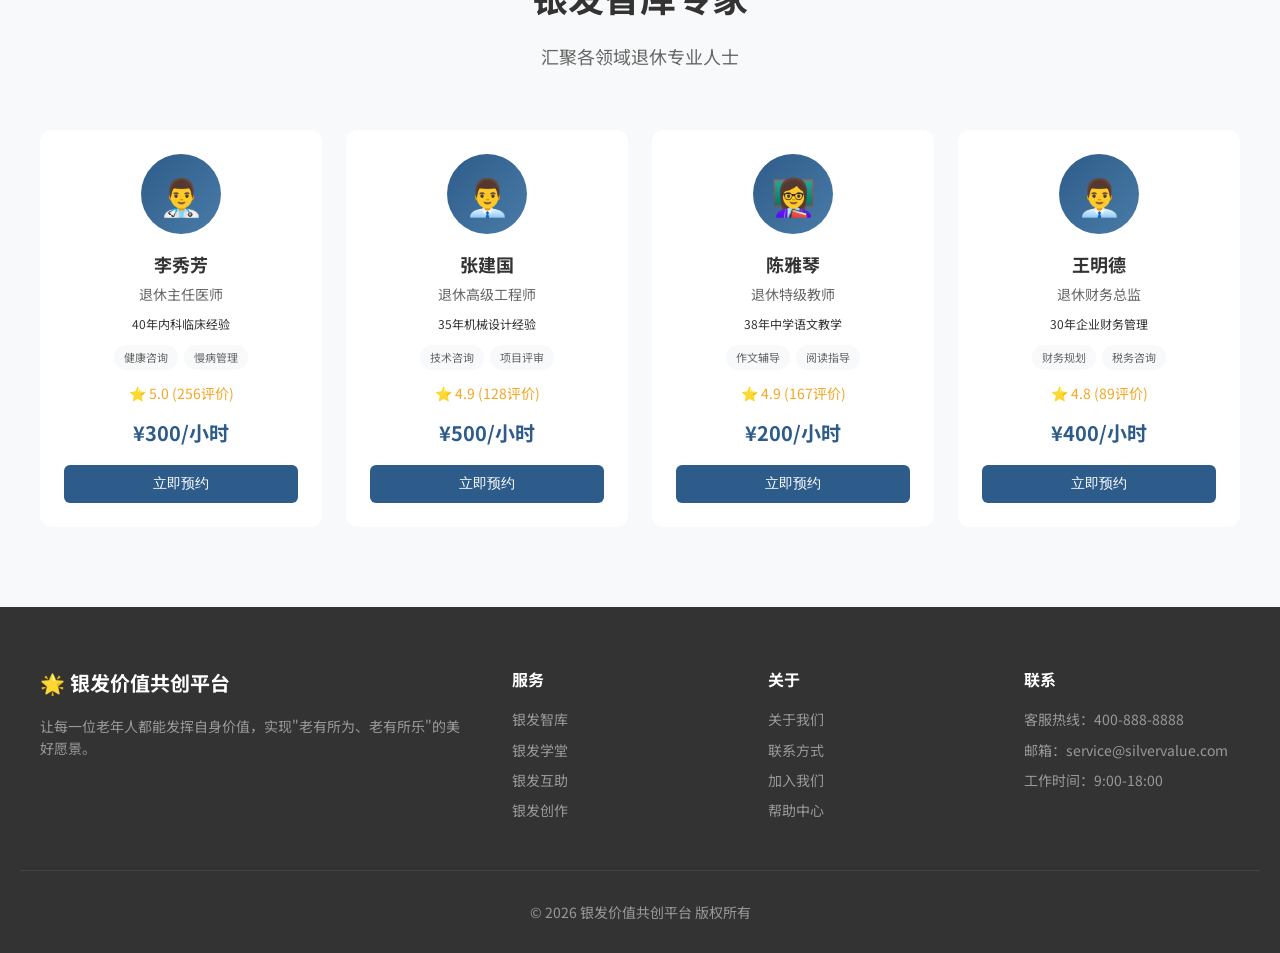
==== commit 03b392d0: "Add files via upload" ====
--- a/index.html
+++ b/index.html
@@ -2,699 +2,628 @@
 <html lang="zh-CN">
 <head>
     <meta charset="UTF-8">
-    <meta name="viewport" content="width=device-width, initial-scale=1.0, maximum-scale=1.0, user-scalable=no">
-    <meta name="apple-mobile-web-app-capable" content="yes">
-    <meta name="apple-mobile-web-app-status-bar-style" content="black-translucent">
+    <meta name="viewport" content="width=device-width, initial-scale=1.0">
     <title>银发价值共创平台</title>
-    <link rel="stylesheet" href="mobile.css">
-    <link href="https://fonts.googleapis.com/css2?family=Noto+Sans+SC:wght@400;500;700&display=swap" rel="stylesheet">
+    <script>
+        // 自动检测设备类型并跳转
+        (function() {
+            var isMobile = /Android|webOS|iPhone|iPad|iPod|BlackBerry|IEMobile|Opera Mini/i.test(navigator.userAgent);
+            if (isMobile) {
+                // 手机访问，保持在当前页（手机版）
+                window.location.href = 'mobile.html';
+            }
+            // 电脑访问，继续加载电脑版
+        })();
+    </script>
+    <link href="https://fonts.googleapis.com/css2?family=Noto+Sans+SC:wght@300;400;500;700&display=swap" rel="stylesheet">
+    <style>
+        * {
+            margin: 0;
+            padding: 0;
+            box-sizing: border-box;
+        }
+
+        :root {
+            --primary-color: #2E5C8A;
+            --primary-light: #4A7BA7;
+            --secondary-color: #F5A623;
+            --text-dark: #333333;
+            --text-gray: #666666;
+            --bg-light: #F8F9FA;
+            --bg-white: #FFFFFF;
+        }
+
+        body {
+            font-family: 'Noto Sans SC', -apple-system, BlinkMacSystemFont, 'Segoe UI', sans-serif;
+            color: var(--text-dark);
+            line-height: 1.6;
+        }
+
+        /* 导航栏 */
+        .navbar {
+            background: var(--bg-white);
+            box-shadow: 0 2px 8px rgba(0,0,0,0.1);
+            position: fixed;
+            top: 0;
+            left: 0;
+            right: 0;
+            z-index: 1000;
+        }
+
+        .nav-container {
+            max-width: 1200px;
+            margin: 0 auto;
+            padding: 0 20px;
+            display: flex;
+            justify-content: space-between;
+            align-items: center;
+            height: 70px;
+        }
+
+        .logo {
+            display: flex;
+            align-items: center;
+            gap: 10px;
+            font-size: 20px;
+            font-weight: 700;
+            color: var(--primary-color);
+        }
+
+        .nav-menu {
+            display: flex;
+            list-style: none;
+            gap: 30px;
+        }
+
+        .nav-menu a {
+            text-decoration: none;
+            color: var(--text-gray);
+            font-weight: 500;
+            transition: color 0.3s;
+        }
+
+        .nav-menu a:hover {
+            color: var(--primary-color);
+        }
+
+        .btn-login {
+            background: var(--primary-color);
+            color: white !important;
+            padding: 10px 24px;
+            border-radius: 8px;
+        }
+
+        /* 英雄区 */
+        .hero {
+            min-height: 100vh;
+            background: linear-gradient(135deg, #f5f7fa 0%, #e8ecf1 100%);
+            display: flex;
+            align-items: center;
+            justify-content: center;
+            padding: 100px 20px 60px;
+        }
+
+        .hero-content {
+            max-width: 800px;
+            text-align: center;
+        }
+
+        .hero h1 {
+            font-size: 48px;
+            font-weight: 700;
+            color: var(--primary-color);
+            margin-bottom: 20px;
+        }
+
+        .hero-subtitle {
+            font-size: 24px;
+            color: var(--text-gray);
+            margin-bottom: 16px;
+        }
+
+        .hero-desc {
+            font-size: 18px;
+            color: var(--text-gray);
+            margin-bottom: 40px;
+            line-height: 1.8;
+        }
+
+        .hero-buttons {
+            display: flex;
+            gap: 20px;
+            justify-content: center;
+            margin-bottom: 60px;
+        }
+
+        .btn-primary {
+            background: var(--primary-color);
+            color: white;
+            padding: 16px 40px;
+            border-radius: 8px;
+            text-decoration: none;
+            font-weight: 600;
+            font-size: 18px;
+            transition: all 0.3s;
+        }
+
+        .btn-primary:hover {
+            background: var(--primary-light);
+            transform: translateY(-2px);
+        }
+
+        .btn-secondary {
+            background: white;
+            color: var(--primary-color);
+            padding: 16px 40px;
+            border-radius: 8px;
+            text-decoration: none;
+            font-weight: 600;
+            font-size: 18px;
+            border: 2px solid var(--primary-color);
+            transition: all 0.3s;
+        }
+
+        .btn-secondary:hover {
+            background: var(--primary-color);
+            color: white;
+        }
+
+        .hero-stats {
+            display: flex;
+            justify-content: center;
+            gap: 60px;
+        }
+
+        .stat-item {
+            text-align: center;
+        }
+
+        .stat-number {
+            display: block;
+            font-size: 36px;
+            font-weight: 700;
+            color: var(--primary-color);
+        }
+
+        .stat-label {
+            font-size: 14px;
+            color: var(--text-gray);
+        }
+
+        /* 服务场景 */
+        .services {
+            padding: 80px 20px;
+            background: var(--bg-white);
+        }
+
+        .container {
+            max-width: 1200px;
+            margin: 0 auto;
+        }
+
+        .section-title {
+            text-align: center;
+            margin-bottom: 60px;
+        }
+
+        .section-title h2 {
+            font-size: 36px;
+            color: var(--text-dark);
+            margin-bottom: 16px;
+        }
+
+        .section-title p {
+            font-size: 18px;
+            color: var(--text-gray);
+        }
+
+        .services-grid {
+            display: grid;
+            grid-template-columns: repeat(4, 1fr);
+            gap: 30px;
+        }
+
+        .service-card {
+            background: var(--bg-light);
+            border-radius: 16px;
+            padding: 40px 24px;
+            text-align: center;
+            transition: all 0.3s;
+            cursor: pointer;
+        }
+
+        .service-card:hover {
+            transform: translateY(-8px);
+            box-shadow: 0 12px 40px rgba(0,0,0,0.1);
+        }
+
+        .service-icon {
+            font-size: 48px;
+            margin-bottom: 20px;
+        }
+
+        .service-card h3 {
+            font-size: 20px;
+            margin-bottom: 12px;
+            color: var(--text-dark);
+        }
+
+        .service-card p {
+            font-size: 14px;
+            color: var(--text-gray);
+            line-height: 1.6;
+        }
+
+        /* 专家展示 */
+        .experts {
+            padding: 80px 20px;
+            background: var(--bg-light);
+        }
+
+        .experts-grid {
+            display: grid;
+            grid-template-columns: repeat(4, 1fr);
+            gap: 24px;
+        }
+
+        .expert-card {
+            background: var(--bg-white);
+            border-radius: 12px;
+            padding: 24px;
+            text-align: center;
+            transition: all 0.3s;
+        }
+
+        .expert-card:hover {
+            transform: translateY(-4px);
+            box-shadow: 0 8px 30px rgba(0,0,0,0.1);
+        }
+
+        .expert-avatar {
+            width: 80px;
+            height: 80px;
+            border-radius: 50%;
+            background: linear-gradient(135deg, var(--primary-color), var(--primary-light));
+            display: flex;
+            align-items: center;
+            justify-content: center;
+            margin: 0 auto 16px;
+            font-size: 36px;
+        }
+
+        .expert-card h4 {
+            font-size: 18px;
+            margin-bottom: 4px;
+        }
+
+        .expert-title {
+            font-size: 14px;
+            color: var(--text-gray);
+            margin-bottom: 8px;
+        }
+
+        .expert-field {
+            font-size: 12px;
+            color: var(--text-light);
+            margin-bottom: 12px;
+        }
+
+        .expert-tags {
+            display: flex;
+            flex-wrap: wrap;
+            gap: 6px;
+            justify-content: center;
+            margin-bottom: 12px;
+        }
+
+        .tag {
+            background: var(--bg-light);
+            padding: 4px 10px;
+            border-radius: 20px;
+            font-size: 11px;
+            color: var(--text-gray);
+        }
+
+        .expert-rating {
+            font-size: 14px;
+            color: var(--secondary-color);
+            margin-bottom: 12px;
+        }
+
+        .expert-price {
+            font-size: 20px;
+            font-weight: 700;
+            color: var(--primary-color);
+            margin-bottom: 16px;
+        }
+
+        .btn-book {
+            background: var(--primary-color);
+            color: white;
+            border: none;
+            padding: 10px 24px;
+            border-radius: 6px;
+            cursor: pointer;
+            font-size: 14px;
+            width: 100%;
+        }
+
+        /* 页脚 */
+        .footer {
+            background: var(--text-dark);
+            color: white;
+            padding: 60px 20px 30px;
+        }
+
+        .footer-content {
+            max-width: 1200px;
+            margin: 0 auto;
+            display: grid;
+            grid-template-columns: 2fr 1fr 1fr 1fr;
+            gap: 40px;
+            margin-bottom: 40px;
+        }
+
+        .footer-brand h3 {
+            font-size: 20px;
+            margin-bottom: 16px;
+        }
+
+        .footer-brand p {
+            font-size: 14px;
+            color: #999;
+            line-height: 1.6;
+        }
+
+        .footer-links h4 {
+            font-size: 16px;
+            margin-bottom: 16px;
+        }
+
+        .footer-links a {
+            display: block;
+            color: #999;
+            text-decoration: none;
+            font-size: 14px;
+            margin-bottom: 8px;
+            transition: color 0.3s;
+        }
+
+        .footer-links a:hover {
+            color: white;
+        }
+
+        .footer-bottom {
+            text-align: center;
+            padding-top: 30px;
+            border-top: 1px solid #444;
+            font-size: 14px;
+            color: #999;
+        }
+
+        /* 响应式 */
+        @media (max-width: 1024px) {
+            .services-grid,
+            .experts-grid {
+                grid-template-columns: repeat(2, 1fr);
+            }
+            
+            .footer-content {
+                grid-template-columns: repeat(2, 1fr);
+            }
+        }
+
+        @media (max-width: 768px) {
+            .hero h1 {
+                font-size: 32px;
+            }
+            
+            .hero-buttons {
+                flex-direction: column;
+                align-items: center;
+            }
+            
+            .hero-stats {
+                flex-direction: column;
+                gap: 20px;
+            }
+            
+            .services-grid,
+            .experts-grid {
+                grid-template-columns: 1fr;
+            }
+            
+            .footer-content {
+                grid-template-columns: 1fr;
+            }
+            
+            .nav-menu {
+                display: none;
+            }
+        }
+    </style>
 </head>
 <body>
-    <!-- 底部导航栏 -->
-    <nav class="bottom-nav">
-        <a href="#home" class="nav-item active" data-page="home">
-            <span class="nav-icon">🏠</span>
-            <span class="nav-text">首页</span>
-        </a>
-        <a href="#services" class="nav-item" data-page="services">
-            <span class="nav-icon">🎯</span>
-            <span class="nav-text">服务</span>
-        </a>
-        <a href="#experts" class="nav-item" data-page="experts">
-            <span class="nav-icon">👥</span>
-            <span class="nav-text">专家</span>
-        </a>
-        <a href="#courses" class="nav-item" data-page="courses">
-            <span class="nav-icon">📚</span>
-            <span class="nav-text">学堂</span>
-        </a>
-        <a href="#profile" class="nav-item" data-page="profile">
-            <span class="nav-icon">👤</span>
-            <span class="nav-text">我的</span>
-        </a>
+    <!-- 导航栏 -->
+    <nav class="navbar">
+        <div class="nav-container">
+            <div class="logo">
+                <span>🌟</span>
+                <span>银发价值共创平台</span>
+            </div>
+            <ul class="nav-menu">
+                <li><a href="#home">首页</a></li>
+                <li><a href="#services">服务场景</a></li>
+                <li><a href="#experts">银发智库</a></li>
+                <li><a href="mobile.html">手机版</a></li>
+                <li><a href="#login" class="btn-login">登录/注册</a></li>
+            </ul>
+        </div>
     </nav>
 
-    <!-- 首页 -->
-    <section id="home" class="page active">
-        <!-- 顶部状态栏 -->
-        <div class="status-bar">
-            <span class="time" id="clock">09:41</span>
-            <div class="status-icons">
-                <span>📶</span>
-                <span>📡</span>
-                <span>🔋</span>
+    <!-- 英雄区 -->
+    <section id="home" class="hero">
+        <div class="hero-content">
+            <h1>重新定义银发经济</h1>
+            <p class="hero-subtitle">老年人不只是消费者，更是价值创造者</p>
+            <p class="hero-desc">我们打破传统"从老年人身上赚钱"的单向逻辑，构建"老年人既是消费者也是价值创造者"的新型商业模式</p>
+            <div class="hero-buttons">
+                <a href="mobile.html" class="btn-primary">手机访问</a>
+                <a href="#services" class="btn-secondary">了解更多</a>
+            </div>
+            <div class="hero-stats">
+                <div class="stat-item">
+                    <span class="stat-number">10,000+</span>
+                    <span class="stat-label">注册专家</span>
+                </div>
+                <div class="stat-item">
+                    <span class="stat-number">50,000+</span>
+                    <span class="stat-label">活跃用户</span>
+                </div>
+                <div class="stat-item">
+                    <span class="stat-number">¥500万+</span>
+                    <span class="stat-label">创造价值</span>
+                </div>
             </div>
         </div>
-
-        <!-- 搜索栏 -->
-        <div class="search-bar">
-            <div class="search-input">
-                <span class="search-icon">🔍</span>
-                <input type="text" placeholder="搜索专家、课程、服务...">
-            </div>
-            <button class="msg-btn">💬</button>
+    </section>
+
+    <!-- 服务场景 -->
+    <section id="services" class="services">
+        <div class="container">
+            <div class="section-title">
+                <h2>四大服务场景</h2>
+                <p>构建老年人价值创造的完整生态</p>
+            </div>
+            <div class="services-grid">
+                <div class="service-card">
+                    <div class="service-icon">🧠</div>
+                    <h3>银发智库</h3>
+                    <p>将退休专业人士的经验转化为可交易的服务能力</p>
+                </div>
+                <div class="service-card">
+                    <div class="service-icon">📚</div>
+                    <h3>银发学堂</h3>
+                    <p>老年人互相教授技能的双向学习平台</p>
+                </div>
+                <div class="service-card">
+                    <div class="service-icon">🤝</div>
+                    <h3>银发互助</h3>
+                    <p>活力老人陪伴和照护其他老年人</p>
+                </div>
+                <div class="service-card">
+                    <div class="service-icon">✍️</div>
+                    <h3>银发创作</h3>
+                    <p>支持老年人进行内容创作和分享</p>
+                </div>
+            </div>
         </div>
-
-        <!-- 轮播Banner -->
-        <div class="banner-slider">
-            <div class="banner active" style="background: linear-gradient(135deg, #2E5C8A, #4A7BA7);">
-                <div class="banner-content">
-                    <h2>重新定义银发经济</h2>
-                    <p>老年人不只是消费者，更是价值创造者</p>
-                    <button class="banner-btn">立即加入</button>
-                </div>
-            </div>
-            <div class="banner" style="background: linear-gradient(135deg, #F5A623, #F7B84C);">
-                <div class="banner-content">
-                    <h2>银发智库招募</h2>
-                    <p>分享您的专业经验，获得收入与成就感</p>
-                    <button class="banner-btn">申请入驻</button>
-                </div>
-            </div>
-            <div class="banner-dots">
-                <span class="dot active"></span>
-                <span class="dot"></span>
+    </section>
+
+    <!-- 专家展示 -->
+    <section id="experts" class="experts">
+        <div class="container">
+            <div class="section-title">
+                <h2>银发智库专家</h2>
+                <p>汇聚各领域退休专业人士</p>
+            </div>
+            <div class="experts-grid">
+                <div class="expert-card">
+                    <div class="expert-avatar">👨‍⚕️</div>
+                    <h4>李秀芳</h4>
+                    <p class="expert-title">退休主任医师</p>
+                    <p class="expert-field">40年内科临床经验</p>
+                    <div class="expert-tags">
+                        <span class="tag">健康咨询</span>
+                        <span class="tag">慢病管理</span>
+                    </div>
+                    <div class="expert-rating">⭐ 5.0 (256评价)</div>
+                    <div class="expert-price">¥300/小时</div>
+                    <button class="btn-book">立即预约</button>
+                </div>
+                <div class="expert-card">
+                    <div class="expert-avatar">👨‍💼</div>
+                    <h4>张建国</h4>
+                    <p class="expert-title">退休高级工程师</p>
+                    <p class="expert-field">35年机械设计经验</p>
+                    <div class="expert-tags">
+                        <span class="tag">技术咨询</span>
+                        <span class="tag">项目评审</span>
+                    </div>
+                    <div class="expert-rating">⭐ 4.9 (128评价)</div>
+                    <div class="expert-price">¥500/小时</div>
+                    <button class="btn-book">立即预约</button>
+                </div>
+                <div class="expert-card">
+                    <div class="expert-avatar">👩‍🏫</div>
+                    <h4>陈雅琴</h4>
+                    <p class="expert-title">退休特级教师</p>
+                    <p class="expert-field">38年中学语文教学</p>
+                    <div class="expert-tags">
+                        <span class="tag">作文辅导</span>
+                        <span class="tag">阅读指导</span>
+                    </div>
+                    <div class="expert-rating">⭐ 4.9 (167评价)</div>
+                    <div class="expert-price">¥200/小时</div>
+                    <button class="btn-book">立即预约</button>
+                </div>
+                <div class="expert-card">
+                    <div class="expert-avatar">👨‍💼</div>
+                    <h4>王明德</h4>
+                    <p class="expert-title">退休财务总监</p>
+                    <p class="expert-field">30年企业财务管理</p>
+                    <div class="expert-tags">
+                        <span class="tag">财务规划</span>
+                        <span class="tag">税务咨询</span>
+                    </div>
+                    <div class="expert-rating">⭐ 4.8 (89评价)</div>
+                    <div class="expert-price">¥400/小时</div>
+                    <button class="btn-book">立即预约</button>
+                </div>
             </div>
         </div>
-
-        <!-- 快捷入口 -->
-        <div class="quick-entry">
-            <div class="entry-item" data-service="thinktank">
-                <div class="entry-icon" style="background: #E8F4FD;">🧠</div>
-                <span>银发智库</span>
-            </div>
-            <div class="entry-item" data-service="academy">
-                <div class="entry-icon" style="background: #FFF3E0;">📚</div>
-                <span>银发学堂</span>
-            </div>
-            <div class="entry-item" data-service="mutual">
-                <div class="entry-icon" style="background: #F3E5F5;">💝</div>
-                <span>银发互助</span>
-            </div>
-            <div class="entry-item" data-service="create">
-                <div class="entry-icon" style="background: #E8F5E9;">✍️</div>
-                <span>银发创作</span>
+    </section>
+
+    <!-- 页脚 -->
+    <footer class="footer">
+        <div class="footer-content">
+            <div class="footer-brand">
+                <h3>🌟 银发价值共创平台</h3>
+                <p>让每一位老年人都能发挥自身价值，实现"老有所为、老有所乐"的美好愿景。</p>
+            </div>
+            <div class="footer-links">
+                <h4>服务</h4>
+                <a href="#">银发智库</a>
+                <a href="#">银发学堂</a>
+                <a href="#">银发互助</a>
+                <a href="#">银发创作</a>
+            </div>
+            <div class="footer-links">
+                <h4>关于</h4>
+                <a href="#">关于我们</a>
+                <a href="#">联系方式</a>
+                <a href="#">加入我们</a>
+                <a href="#">帮助中心</a>
+            </div>
+            <div class="footer-links">
+                <h4>联系</h4>
+                <a href="#">客服热线：400-888-8888</a>
+                <a href="#">邮箱：service@silvervalue.com</a>
+                <a href="#">工作时间：9:00-18:00</a>
             </div>
         </div>
-
-        <!-- 平台数据 -->
-        <div class="platform-stats">
-            <div class="stat-box">
-                <span class="stat-num">10,000+</span>
-                <span class="stat-label">注册专家</span>
-            </div>
-            <div class="stat-box">
-                <span class="stat-num">50,000+</span>
-                <span class="stat-label">活跃用户</span>
-            </div>
-            <div class="stat-box">
-                <span class="stat-num">¥500万+</span>
-                <span class="stat-label">创造价值</span>
-            </div>
+        <div class="footer-bottom">
+            <p>© 2026 银发价值共创平台 版权所有</p>
         </div>
-
-        <!-- 推荐专家 -->
-        <div class="section-header">
-            <h3>推荐专家</h3>
-            <a href="#experts" class="more-link">查看更多 ></a>
-        </div>
-
-        <div class="expert-list">
-            <div class="expert-card-mini">
-                <div class="expert-avatar-mini">👨‍⚕️</div>
-                <div class="expert-info-mini">
-                    <h4>李秀芳 <span class="expert-tag">主任医师</span></h4>
-                    <p>40年内科临床经验</p>
-                    <div class="expert-meta">
-                        <span class="rating">★ 5.0</span>
-                        <span class="price">¥300/小时</span>
-                    </div>
-                </div>
-                <button class="btn-book">预约</button>
-            </div>
-
-            <div class="expert-card-mini">
-                <div class="expert-avatar-mini">👨‍💼</div>
-                <div class="expert-info-mini">
-                    <h4>张建国 <span class="expert-tag">高级工程师</span></h4>
-                    <p>35年机械设计经验</p>
-                    <div class="expert-meta">
-                        <span class="rating">★ 4.9</span>
-                        <span class="price">¥500/小时</span>
-                    </div>
-                </div>
-                <button class="btn-book">预约</button>
-            </div>
-
-            <div class="expert-card-mini">
-                <div class="expert-avatar-mini">👩‍🏫</div>
-                <div class="expert-info-mini">
-                    <h4>陈雅琴 <span class="expert-tag">特级教师</span></h4>
-                    <p>38年中学语文教学</p>
-                    <div class="expert-meta">
-                        <span class="rating">★ 4.9</span>
-                        <span class="price">¥200/小时</span>
-                    </div>
-                </div>
-                <button class="btn-book">预约</button>
-            </div>
-        </div>
-
-        <!-- 热门课程 -->
-        <div class="section-header">
-            <h3>热门课程</h3>
-            <a href="#courses" class="more-link">查看更多 ></a>
-        </div>
-
-        <div class="course-scroll">
-            <div class="course-card-mini">
-                <div class="course-img" style="background: linear-gradient(135deg, #667eea 0%, #764ba2 100%);">
-                    <span class="course-icon">📱</span>
-                </div>
-                <div class="course-info-mini">
-                    <h4>智能手机使用入门</h4>
-                    <p>刘大爷 · 1,234人学习</p>
-                    <span class="course-price-free">免费</span>
-                </div>
-            </div>
-
-            <div class="course-card-mini">
-                <div class="course-img" style="background: linear-gradient(135deg, #f093fb 0%, #f5576c 100%);">
-                    <span class="course-icon">💰</span>
-                </div>
-                <div class="course-info-mini">
-                    <h4>退休理财规划</h4>
-                    <p>赵阿姨 · 892人学习</p>
-                    <span class="course-price">¥29</span>
-                </div>
-            </div>
-
-            <div class="course-card-mini">
-                <div class="course-img" style="background: linear-gradient(135deg, #4facfe 0%, #00f2fe 100%);">
-                    <span class="course-icon">🌺</span>
-                </div>
-                <div class="course-info-mini">
-                    <h4>家庭园艺技巧</h4>
-                    <p>孙奶奶 · 2,156人学习</p>
-                    <span class="course-price-free">免费</span>
-                </div>
-            </div>
-        </div>
-
-        <!-- 互助服务 -->
-        <div class="section-header">
-            <h3>互助服务</h3>
-            <a href="#" class="more-link">发布需求 ></a>
-        </div>
-
-        <div class="mutual-services">
-            <div class="mutual-card">
-                <span class="mutual-icon">👥</span>
-                <span class="mutual-name">陪伴聊天</span>
-                <span class="mutual-price">¥30/小时</span>
-            </div>
-            <div class="mutual-card">
-                <span class="mutual-icon">🏥</span>
-                <span class="mutual-name">就医陪同</span>
-                <span class="mutual-price">¥50/次</span>
-            </div>
-            <div class="mutual-card">
-                <span class="mutual-icon">🛒</span>
-                <span class="mutual-name">购物协助</span>
-                <span class="mutual-price">¥20/次</span>
-            </div>
-            <div class="mutual-card">
-                <span class="mutual-icon">📞</span>
-                <span class="mutual-name">电话关怀</span>
-                <span class="mutual-price">¥10/次</span>
-            </div>
-        </div>
-
-        <!-- 成功案例 -->
-        <div class="section-header">
-            <h3>成功案例</h3>
-        </div>
-
-        <div class="story-card-mini">
-            <div class="story-header">
-                <span class="story-avatar">👨‍🦳</span>
-                <div class="story-author">
-                    <h4>张大爷的故事</h4>
-                    <p>退休教师 | 平台讲师</p>
-                </div>
-            </div>
-            <p class="story-quote">"退休后感觉失去了价值，直到加入平台成为智能手机讲师。现在每月收入3000多元，更重要的是找到了生活的意义。"</p>
-        </div>
-
-        <!-- 底部留白 -->
-        <div class="bottom-spacer"></div>
-    </section>
-
-    <!-- 服务页面 -->
-    <section id="services" class="page">
-        <div class="page-header">
-            <h2>服务场景</h2>
-        </div>
-
-        <div class="service-grid">
-            <div class="service-card-large" data-service="thinktank">
-                <div class="service-header" style="background: linear-gradient(135deg, #667eea 0%, #764ba2 100%);">
-                    <span class="service-icon-large">🧠</span>
-                    <h3>银发智库</h3>
-                    <p>经验变现，专业咨询</p>
-                </div>
-                <div class="service-body">
-                    <div class="service-stats-row">
-                        <span>2,000+ 专家入驻</span>
-                        <span>500+ 企业客户</span>
-                    </div>
-                    <ul class="service-list">
-                        <li>✓ 技术咨询与项目指导</li>
-                        <li>✓ 人才培养与培训</li>
-                        <li>✓ 企业顾问服务</li>
-                    </ul>
-                    <button class="btn-service-action">立即体验</button>
-                </div>
-            </div>
-
-            <div class="service-card-large" data-service="academy">
-                <div class="service-header" style="background: linear-gradient(135deg, #f093fb 0%, #f5576c 100%);">
-                    <span class="service-icon-large">📚</span>
-                    <h3>银发学堂</h3>
-                    <p>技能共享，互相学习</p>
-                </div>
-                <div class="service-body">
-                    <div class="service-stats-row">
-                        <span>1,000+ 精品课程</span>
-                        <span>5,000+ 讲师</span>
-                    </div>
-                    <ul class="service-list">
-                        <li>✓ 财务规划课程</li>
-                        <li>✓ 职场沟通技巧</li>
-                        <li>✓ 智能手机使用</li>
-                    </ul>
-                    <button class="btn-service-action">立即体验</button>
-                </div>
-            </div>
-
-            <div class="service-card-large" data-service="mutual">
-                <div class="service-header" style="background: linear-gradient(135deg, #4facfe 0%, #00f2fe 100%);">
-                    <span class="service-icon-large">💝</span>
-                    <h3>银发互助</h3>
-                    <p>情感陪伴，温暖相伴</p>
-                </div>
-                <div class="service-body">
-                    <div class="service-stats-row">
-                        <span>3,000+ 互助者</span>
-                        <span>10,000+ 服务</span>
-                    </div>
-                    <ul class="service-list">
-                        <li>✓ 陪伴聊天服务</li>
-                        <li>✓ 日常照护协助</li>
-                        <li>✓ 就医陪同服务</li>
-                    </ul>
-                    <button class="btn-service-action">立即体验</button>
-                </div>
-            </div>
-
-            <div class="service-card-large" data-service="create">
-                <div class="service-header" style="background: linear-gradient(135deg, #fa709a 0%, #fee140 100%);">
-                    <span class="service-icon-large">✍️</span>
-                    <h3>银发创作</h3>
-                    <p>内容创作，分享人生</p>
-                </div>
-                <div class="service-body">
-                    <div class="service-stats-row">
-                        <span>50,000+ 原创内容</span>
-                        <span>100万+ 阅读</span>
-                    </div>
-                    <ul class="service-list">
-                        <li>✓ 文章与故事分享</li>
-                        <li>✓ 视频内容创作</li>
-                        <li>✓ 直播互动交流</li>
-                    </ul>
-                    <button class="btn-service-action">立即体验</button>
-                </div>
-            </div>
-        </div>
-
-        <div class="bottom-spacer"></div>
-    </section>
-
-    <!-- 专家页面 -->
-    <section id="experts" class="page">
-        <div class="page-header">
-            <h2>银发智库</h2>
-        </div>
-
-        <!-- 搜索和筛选 -->
-        <div class="filter-bar">
-            <div class="search-box">
-                <span class="search-icon">🔍</span>
-                <input type="text" placeholder="搜索专家姓名、领域...">
-            </div>
-        </div>
-
-        <div class="filter-tags">
-            <span class="filter-tag active">全部</span>
-            <span class="filter-tag">技术专家</span>
-            <span class="filter-tag">医疗专家</span>
-            <span class="filter-tag">财务专家</span>
-            <span class="filter-tag">教育专家</span>
-        </div>
-
-        <!-- 专家列表 -->
-        <div class="expert-list-full">
-            <div class="expert-card-full">
-                <div class="expert-header">
-                    <span class="expert-avatar-full">👨‍⚕️</span>
-                    <div class="expert-title-full">
-                        <h4>李秀芳 <span class="badge">认证</span></h4>
-                        <p>退休主任医师 · 40年经验</p>
-                    </div>
-                    <span class="expert-price-full">¥300/小时</span>
-                </div>
-                <div class="expert-tags-full">
-                    <span class="tag-mini">健康咨询</span>
-                    <span class="tag-mini">慢病管理</span>
-                    <span class="tag-mini">体检解读</span>
-                </div>
-                <div class="expert-rating-full">
-                    <span class="stars">★★★★★</span>
-                    <span class="rating-text">5.0分 (256条评价)</span>
-                    <span class="service-count">已服务 512 人</span>
-                </div>
-                <div class="expert-actions">
-                    <button class="btn-consult">立即咨询</button>
-                    <button class="btn-favorite">❤️</button>
-                </div>
-            </div>
-
-            <div class="expert-card-full">
-                <div class="expert-header">
-                    <span class="expert-avatar-full">👨‍💼</span>
-                    <div class="expert-title-full">
-                        <h4>张建国 <span class="badge">认证</span></h4>
-                        <p>退休高级工程师 · 35年经验</p>
-                    </div>
-                    <span class="expert-price-full">¥500/小时</span>
-                </div>
-                <div class="expert-tags-full">
-                    <span class="tag-mini">技术咨询</span>
-                    <span class="tag-mini">项目评审</span>
-                    <span class="tag-mini">工艺改进</span>
-                </div>
-                <div class="expert-rating-full">
-                    <span class="stars">★★★★★</span>
-                    <span class="rating-text">4.9分 (128条评价)</span>
-                    <span class="service-count">已服务 256 人</span>
-                </div>
-                <div class="expert-actions">
-                    <button class="btn-consult">立即咨询</button>
-                    <button class="btn-favorite">❤️</button>
-                </div>
-            </div>
-
-            <div class="expert-card-full">
-                <div class="expert-header">
-                    <span class="expert-avatar-full">👩‍🏫</span>
-                    <div class="expert-title-full">
-                        <h4>陈雅琴 <span class="badge">认证</span></h4>
-                        <p>退休特级教师 · 38年经验</p>
-                    </div>
-                    <span class="expert-price-full">¥200/小时</span>
-                </div>
-                <div class="expert-tags-full">
-                    <span class="tag-mini">作文辅导</span>
-                    <span class="tag-mini">阅读指导</span>
-                    <span class="tag-mini">学习方法</span>
-                </div>
-                <div class="expert-rating-full">
-                    <span class="stars">★★★★★</span>
-                    <span class="rating-text">4.9分 (167条评价)</span>
-                    <span class="service-count">已服务 334 人</span>
-                </div>
-                <div class="expert-actions">
-                    <button class="btn-consult">立即咨询</button>
-                    <button class="btn-favorite">❤️</button>
-                </div>
-            </div>
-
-            <div class="expert-card-full">
-                <div class="expert-header">
-                    <span class="expert-avatar-full">👨‍💼</span>
-                    <div class="expert-title-full">
-                        <h4>王明德 <span class="badge">认证</span></h4>
-                        <p>退休财务总监 · 30年经验</p>
-                    </div>
-                    <span class="expert-price-full">¥400/小时</span>
-                </div>
-                <div class="expert-tags-full">
-                    <span class="tag-mini">财务规划</span>
-                    <span class="tag-mini">税务咨询</span>
-                    <span class="tag-mini">理财建议</span>
-                </div>
-                <div class="expert-rating-full">
-                    <span class="stars">★★★★★</span>
-                    <span class="rating-text">4.8分 (89条评价)</span>
-                    <span class="service-count">已服务 178 人</span>
-                </div>
-                <div class="expert-actions">
-                    <button class="btn-consult">立即咨询</button>
-                    <button class="btn-favorite">❤️</button>
-                </div>
-            </div>
-        </div>
-
-        <div class="bottom-spacer"></div>
-    </section>
-
-    <!-- 学堂页面 -->
-    <section id="courses" class="page">
-        <div class="page-header">
-            <h2>银发学堂</h2>
-        </div>
-
-        <!-- 课程分类 -->
-        <div class="course-categories">
-            <div class="category-item active">
-                <span class="category-icon">📱</span>
-                <span>智能设备</span>
-            </div>
-            <div class="category-item">
-                <span class="category-icon">💰</span>
-                <span>理财规划</span>
-            </div>
-            <div class="category-item">
-                <span class="category-icon">🌺</span>
-                <span>兴趣爱好</span>
-            </div>
-            <div class="category-item">
-                <span class="category-icon">💪</span>
-                <span>健康养生</span>
-            </div>
-            <div class="category-item">
-                <span class="category-icon">🎨</span>
-                <span>艺术文化</span>
-            </div>
-        </div>
-
-        <!-- 课程列表 -->
-        <div class="course-list-full">
-            <div class="course-card-full">
-                <div class="course-img-full" style="background: linear-gradient(135deg, #667eea 0%, #764ba2 100%);">
-                    <span class="course-play">▶️</span>
-                </div>
-                <div class="course-content-full">
-                    <h4>智能手机使用入门 - 从入门到精通</h4>
-                    <p class="course-instructor">刘大爷 · 退休IT工程师</p>
-                    <div class="course-meta-full">
-                        <span class="course-students">👥 1,234人学习</span>
-                        <span class="course-rating">★ 4.9分</span>
-                    </div>
-                    <div class="course-footer">
-                        <span class="course-lessons">12节课 · 共3小时</span>
-                        <span class="course-price-tag free">免费</span>
-                    </div>
-                </div>
-            </div>
-
-            <div class="course-card-full">
-                <div class="course-img-full" style="background: linear-gradient(135deg, #f093fb 0%, #f5576c 100%);">
-                    <span class="course-play">▶️</span>
-                </div>
-                <div class="course-content-full">
-                    <h4>退休理财规划 - 让养老金保值增值</h4>
-                    <p class="course-instructor">赵阿姨 · 退休银行经理</p>
-                    <div class="course-meta-full">
-                        <span class="course-students">👥 892人学习</span>
-                        <span class="course-rating">★ 4.8分</span>
-                    </div>
-                    <div class="course-footer">
-                        <span class="course-lessons">8节课 · 共2小时</span>
-                        <span class="course-price-tag">¥29</span>
-                    </div>
-                </div>
-            </div>
-
-            <div class="course-card-full">
-                <div class="course-img-full" style="background: linear-gradient(135deg, #4facfe 0%, #00f2fe 100%);">
-                    <span class="course-play">▶️</span>
-                </div>
-                <div class="course-content-full">
-                    <h4>家庭园艺技巧 - 打造阳台花园</h4>
-                    <p class="course-instructor">孙奶奶 · 退休园艺师</p>
-                    <div class="course-meta-full">
-                        <span class="course-students">👥 2,156人学习</span>
-                        <span class="course-rating">★ 4.9分</span>
-                    </div>
-                    <div class="course-footer">
-                        <span class="course-lessons">15节课 · 共4小时</span>
-                        <span class="course-price-tag free">免费</span>
-                    </div>
-                </div>
-            </div>
-
-            <div class="course-card-full">
-                <div class="course-img-full" style="background: linear-gradient(135deg, #fa709a 0%, #fee140 100%);">
-                    <span class="course-play">▶️</span>
-                </div>
-                <div class="course-content-full">
-                    <h4>国画基础入门 - 梅兰竹菊</h4>
-                    <p class="course-instructor">周老师 · 退休美术教师</p>
-                    <div class="course-meta-full">
-                        <span class="course-students">👥 567人学习</span>
-                        <span class="course-rating">★ 5.0分</span>
-                    </div>
-                    <div class="course-footer">
-                        <span class="course-lessons">20节课 · 共6小时</span>
-                        <span class="course-price-tag">¥49</span>
-                    </div>
-                </div>
-            </div>
-        </div>
-
-        <div class="bottom-spacer"></div>
-    </section>
-
-    <!-- 个人中心页面 -->
-    <section id="profile" class="page">
-        <!-- 用户信息 -->
-        <div class="profile-header">
-            <div class="profile-bg"></div>
-            <div class="profile-info">
-                <div class="profile-avatar">👤</div>
-                <div class="profile-text">
-                    <h3>点击登录</h3>
-                    <p>登录后享受更多服务</p>
-                </div>
-                <span class="profile-arrow">></span>
-            </div>
-        </div>
-
-        <!-- 功能入口 -->
-        <div class="profile-menu">
-            <div class="menu-item">
-                <span class="menu-icon">📝</span>
-                <span class="menu-text">我的预约</span>
-                <span class="menu-arrow">></span>
-            </div>
-            <div class="menu-item">
-                <span class="menu-icon">📚</span>
-                <span class="menu-text">我的课程</span>
-                <span class="menu-arrow">></span>
-            </div>
-            <div class="menu-item">
-                <span class="menu-icon">❤️</span>
-                <span class="menu-text">我的收藏</span>
-                <span class="menu-arrow">></span>
-            </div>
-            <div class="menu-item">
-                <span class="menu-icon">💬</span>
-                <span class="menu-text">我的消息</span>
-                <span class="badge-count">3</span>
-                <span class="menu-arrow">></span>
-            </div>
-        </div>
-
-        <!-- 成为提供者 -->
-        <div class="become-provider">
-            <h4>成为价值创造者</h4>
-            <div class="provider-options">
-                <div class="provider-option">
-                    <span class="provider-icon">👨‍🏫</span>
-                    <span>成为专家</span>
-                </div>
-                <div class="provider-option">
-                    <span class="provider-icon">📚</span>
-                    <span>成为讲师</span>
-                </div>
-                <div class="provider-option">
-                    <span class="provider-icon">🤝</span>
-                    <span>成为志愿者</span>
-                </div>
-            </div>
-        </div>
-
-        <!-- 其他功能 -->
-        <div class="profile-menu">
-            <div class="menu-item">
-                <span class="menu-icon">🏠</span>
-                <span class="menu-text">地址管理</span>
-                <span class="menu-arrow">></span>
-            </div>
-            <div class="menu-item">
-                <span class="menu-icon">💳</span>
-                <span class="menu-text">钱包</span>
-                <span class="menu-arrow">></span>
-            </div>
-            <div class="menu-item">
-                <span class="menu-icon">⚙️</span>
-                <span class="menu-text">设置</span>
-                <span class="menu-arrow">></span>
-            </div>
-            <div class="menu-item">
-                <span class="menu-icon">📞</span>
-                <span class="menu-text">联系客服</span>
-                <span class="menu-arrow">></span>
-            </div>
-        </div>
-
-        <!-- 平台信息 -->
-        <div class="platform-info">
-            <p>客服热线：400-888-8888</p>
-            <p>服务时间：9:00-18:00</p>
-            <p class="version">版本 1.0.0</p>
-        </div>
-
-        <div class="bottom-spacer"></div>
-    </section>
-
-    <!-- 登录弹窗 -->
-    <div id="loginModal" class="modal">
-        <div class="modal-content">
-            <div class="modal-header">
-                <h3>欢迎登录</h3>
-                <span class="modal-close">&times;</span>
-            </div>
-            <form id="loginForm">
-                <div class="form-group">
-                    <label>手机号</label>
-                    <input type="tel" placeholder="请输入手机号" maxlength="11">
-                </div>
-                <div class="form-group">
-                    <label>验证码</label>
-                    <div class="verify-box">
-                        <input type="text" placeholder="请输入验证码" maxlength="6">
-                        <button type="button" class="btn-get-code">获取验证码</button>
-                    </div>
-                </div>
-                <button type="submit" class="btn-login-submit">登录</button>
-            </form>
-            <p class="login-tips">未注册手机号验证后将自动创建账号</p>
-        </div>
-    </div>
-
-    <script src="mobile.js"></script>
+    </footer>
+
+    <script>
+        // 简单的交互效果
+        document.querySelectorAll('.btn-book').forEach(btn => {
+            btn.addEventListener('click', function() {
+                alert('请先登录后预约专家');
+            });
+        });
+    </script>
 </body>
 </html>
